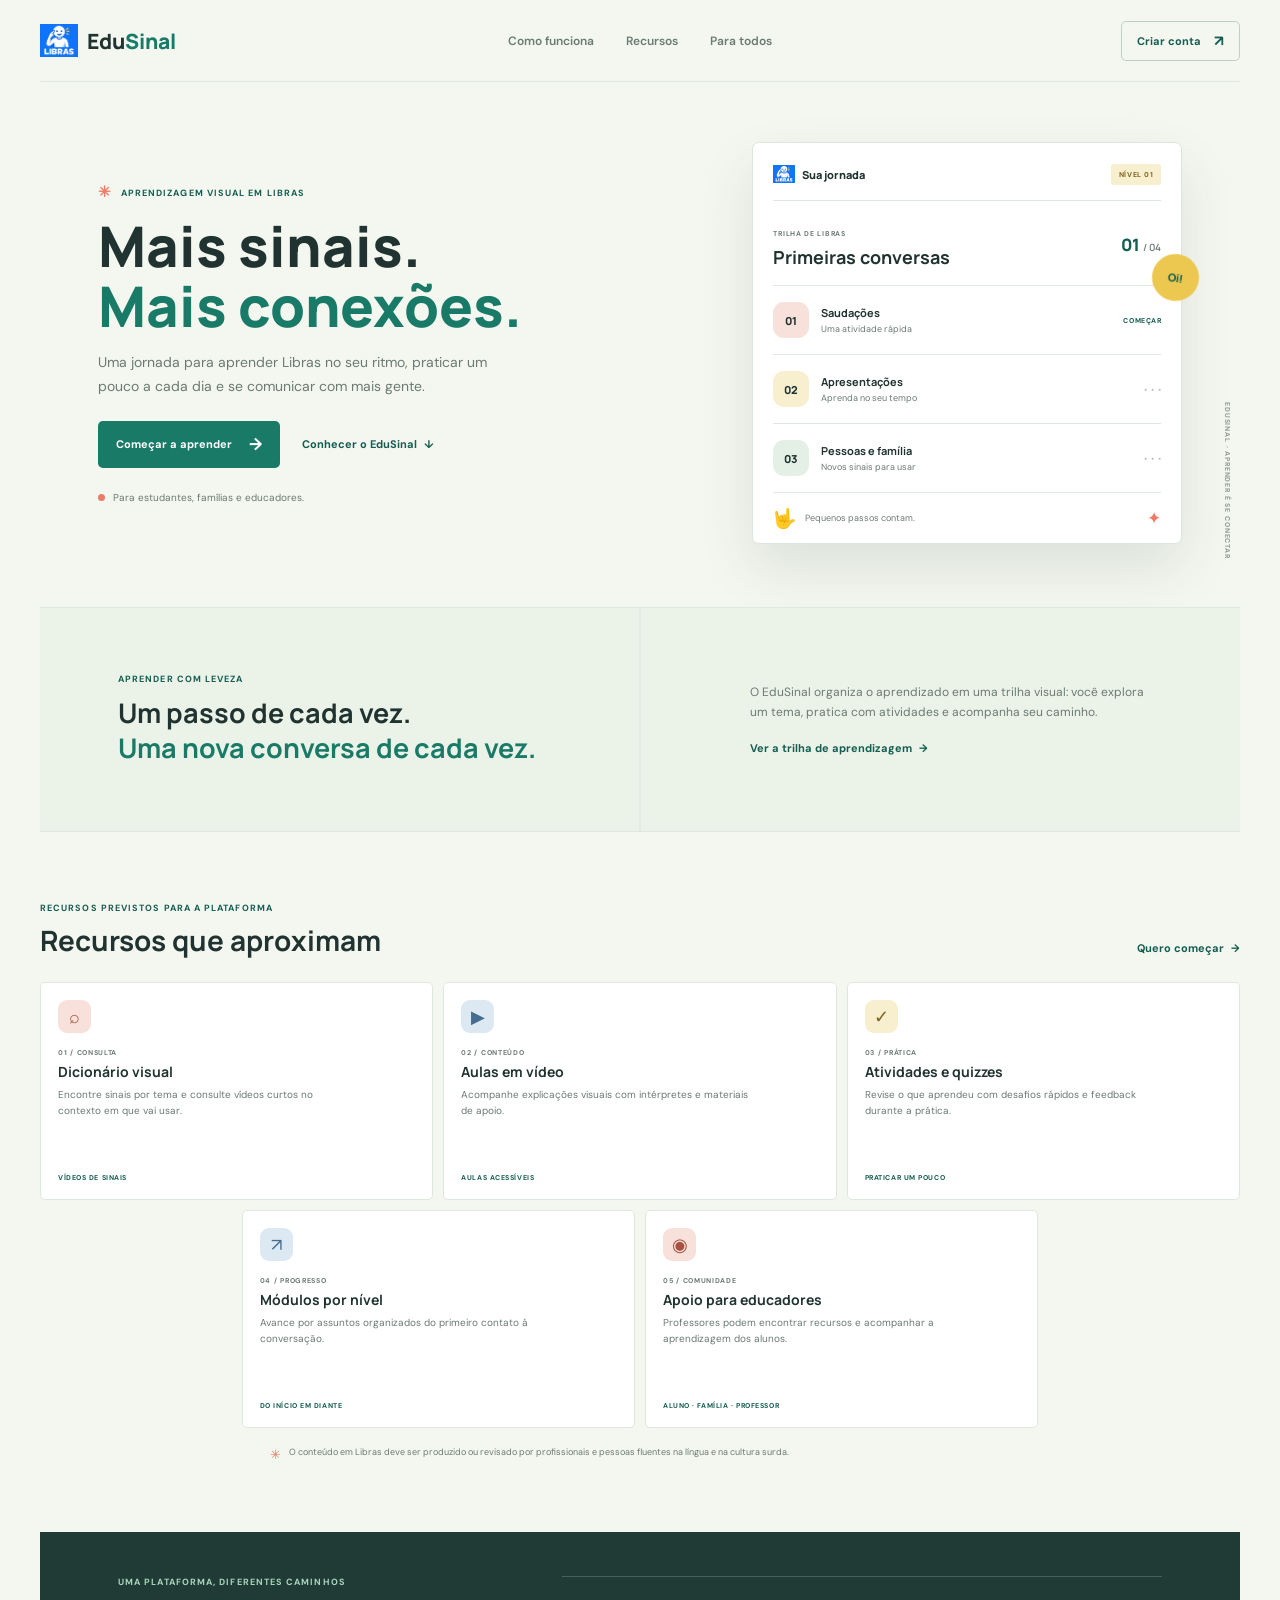
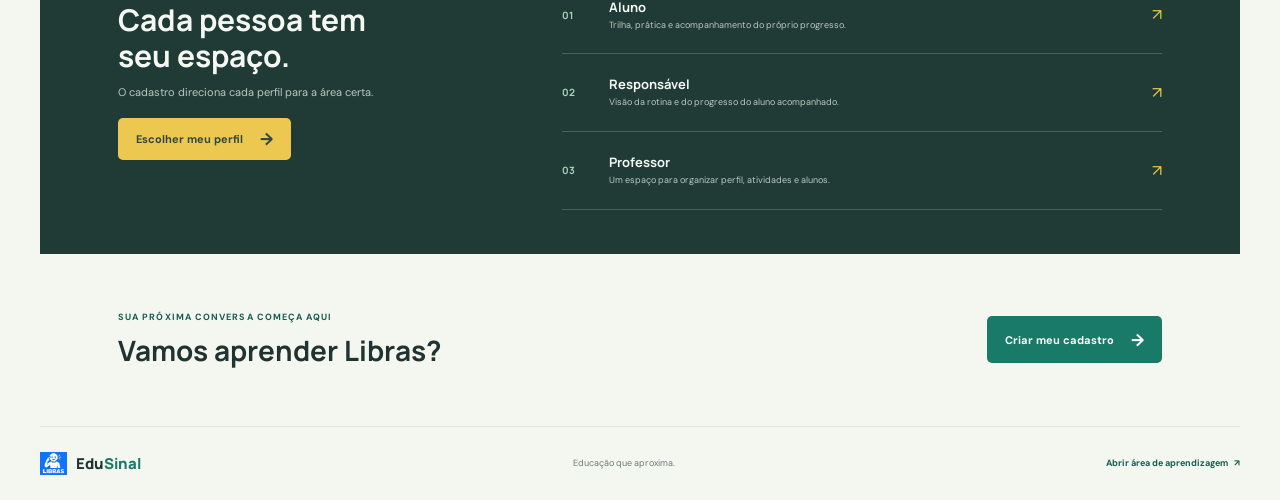
==== frontend/landing/index.html @ e441a035 "Organiza o EduSinal e atualiza o prototipo" ====
<!DOCTYPE html>
<html lang="pt-BR">
<head>
  <meta charset="UTF-8" />
  <meta name="viewport" content="width=device-width, initial-scale=1.0" />
  <meta name="theme-color" content="#f4f7f0" />
  <meta name="description" content="Aprenda Libras com uma trilha visual, atividades e apoio de professores no EduSinal." />
  <title>EduSinal | Aprenda Libras para se conectar</title>
  <link rel="preconnect" href="https://fonts.googleapis.com" />
  <link rel="preconnect" href="https://fonts.gstatic.com" crossorigin />
  <link href="https://fonts.googleapis.com/css2?family=DM+Sans:wght@400;500;600;700&family=Manrope:wght@600;700;800&display=swap" rel="stylesheet" />
  <link rel="stylesheet" href="landing.css" />
</head>
<body>
  <header class="site-header">
    <a class="brand" href="index.html" aria-label="EduSinal, início">
      <img src="../assets/images/Mascote%20Libras%20em%20Azul%20vibrante.png" alt="" />
      <span>Edu<span>Sinal</span></span>
    </a>
    <nav class="main-nav" aria-label="Navegação principal">
      <a href="#como-funciona">Como funciona</a>
      <a href="#recursos">Recursos</a>
      <a href="#para-todos">Para todos</a>
    </nav>
    <a class="header-cta" href="../app/prototipo/index.html?tela=cadastro">Criar conta <span aria-hidden="true">↗</span></a>
  </header>

  <main>
    <section class="hero" aria-labelledby="hero-title">
      <div class="hero-copy">
        <p class="eyebrow"><span class="eyebrow-mark" aria-hidden="true">✳</span> APRENDIZAGEM VISUAL EM LIBRAS</p>
        <h1 id="hero-title">Mais sinais.<br /><span>Mais conexões.</span></h1>
        <p class="hero-description">Uma jornada para aprender Libras no seu ritmo, praticar um pouco a cada dia e se comunicar com mais gente.</p>
        <div class="hero-actions">
          <a class="button button-primary" href="../app/prototipo/index.html?tela=home">Começar a aprender <span aria-hidden="true">→</span></a>
          <a class="quiet-link" href="#como-funciona">Conhecer o EduSinal <span aria-hidden="true">↓</span></a>
        </div>
        <p class="hero-note"><span class="note-dot"></span> Para estudantes, famílias e educadores.</p>
      </div>

      <div class="learning-preview" aria-label="Prévia visual da trilha de aprendizagem">
        <div class="preview-topline"><span class="preview-brand"><img src="../assets/images/Mascote%20Libras%20em%20Azul%20vibrante.png" alt="" /> Sua jornada</span><span class="preview-level">NÍVEL 01</span></div>
        <div class="preview-course"><div><span class="preview-overline">TRILHA DE LIBRAS</span><h2>Primeiras conversas</h2></div><span class="preview-progress">01 <span>/ 04</span></span></div>
        <div class="preview-path">
          <div class="preview-step is-current"><span class="step-marker marker-coral">01</span><div><strong>Saudações</strong><small>Uma atividade rápida</small></div><span class="step-state">COMEÇAR</span></div>
          <div class="preview-step"><span class="step-marker marker-yellow">02</span><div><strong>Apresentações</strong><small>Aprenda no seu tempo</small></div><span class="step-lock" aria-label="Etapa seguinte">· · ·</span></div>
          <div class="preview-step"><span class="step-marker marker-green">03</span><div><strong>Pessoas e família</strong><small>Novos sinais para usar</small></div><span class="step-lock" aria-label="Etapa seguinte">· · ·</span></div>
        </div>
        <div class="preview-footer"><span class="preview-hand" aria-hidden="true">🤟</span><span>Pequenos passos contam.</span><span class="preview-spark" aria-hidden="true">✦</span></div>
        <span class="preview-sticker" aria-hidden="true">Oi!</span>
      </div>
      <span class="hero-side-note" aria-hidden="true">EDUSINAL · APRENDER É SE CONECTAR</span>
    </section>

    <section class="approach" id="como-funciona" aria-labelledby="approach-title">
      <div class="approach-heading"><p class="eyebrow">APRENDER COM LEVEZA</p><h2 id="approach-title">Um passo de cada vez.<br /><span>Uma nova conversa de cada vez.</span></h2></div>
      <div class="approach-copy"><p>O EduSinal organiza o aprendizado em uma trilha visual: você explora um tema, pratica com atividades e acompanha seu caminho.</p><a class="text-link" href="../app/prototipo/index.html?tela=home">Ver a trilha de aprendizagem <span aria-hidden="true">→</span></a></div>
    </section>

    <section class="resources" id="recursos" aria-labelledby="resources-title">
      <div class="section-heading">
        <div><p class="eyebrow">RECURSOS PREVISTOS PARA A PLATAFORMA</p><h2 id="resources-title">Recursos que aproximam</h2></div>
        <a class="text-link" href="../app/prototipo/index.html?tela=home">Quero começar <span aria-hidden="true">→</span></a>
      </div>
      <div class="resource-grid">
        <article class="resource-item resource-dictionary">
          <span class="resource-mark" aria-hidden="true">⌕</span><span class="resource-index">01 / CONSULTA</span>
          <h3>Dicionário visual</h3><p>Encontre sinais por tema e consulte vídeos curtos no contexto em que vai usar.</p>
          <span class="resource-status">VÍDEOS DE SINAIS</span>
        </article>
        <article class="resource-item resource-classes">
          <span class="resource-mark" aria-hidden="true">▶</span><span class="resource-index">02 / CONTEÚDO</span>
          <h3>Aulas em vídeo</h3><p>Acompanhe explicações visuais com intérpretes e materiais de apoio.</p>
          <span class="resource-status">AULAS ACESSÍVEIS</span>
        </article>
        <article class="resource-item resource-activities">
          <span class="resource-mark" aria-hidden="true">✓</span><span class="resource-index">03 / PRÁTICA</span>
          <h3>Atividades e quizzes</h3><p>Revise o que aprendeu com desafios rápidos e feedback durante a prática.</p>
          <span class="resource-status">PRATICAR UM POUCO</span>
        </article>
        <article class="resource-item resource-levels">
          <span class="resource-mark" aria-hidden="true">↗</span><span class="resource-index">04 / PROGRESSO</span>
          <h3>Módulos por nível</h3><p>Avance por assuntos organizados do primeiro contato à conversação.</p>
          <span class="resource-status">DO INÍCIO EM DIANTE</span>
        </article>
        <article class="resource-item resource-teachers">
          <span class="resource-mark" aria-hidden="true">◉</span><span class="resource-index">05 / COMUNIDADE</span>
          <h3>Apoio para educadores</h3><p>Professores podem encontrar recursos e acompanhar a aprendizagem dos alunos.</p>
          <span class="resource-status">ALUNO · FAMÍLIA · PROFESSOR</span>
        </article>
      </div>
      <p class="resource-footnote"><span aria-hidden="true">✳</span> O conteúdo em Libras deve ser produzido ou revisado por profissionais e pessoas fluentes na língua e na cultura surda.</p>
    </section>

    <section class="roles" id="para-todos" aria-labelledby="roles-title">
      <div class="roles-intro"><p class="eyebrow">UMA PLATAFORMA, DIFERENTES CAMINHOS</p><h2 id="roles-title">Cada pessoa tem<br />seu espaço.</h2><p>O cadastro direciona cada perfil para a área certa.</p><a class="button button-light" href="../app/prototipo/index.html?tela=cadastro">Escolher meu perfil <span aria-hidden="true">→</span></a></div>
      <div class="role-list">
        <div class="role-row"><span class="role-number">01</span><div><h3>Aluno</h3><p>Trilha, prática e acompanhamento do próprio progresso.</p></div><span class="role-arrow" aria-hidden="true">↗</span></div>
        <div class="role-row"><span class="role-number">02</span><div><h3>Responsável</h3><p>Visão da rotina e do progresso do aluno acompanhado.</p></div><span class="role-arrow" aria-hidden="true">↗</span></div>
        <div class="role-row"><span class="role-number">03</span><div><h3>Professor</h3><p>Um espaço para organizar perfil, atividades e alunos.</p></div><span class="role-arrow" aria-hidden="true">↗</span></div>
      </div>
    </section>

    <section class="closing-cta" aria-labelledby="closing-title">
      <div><p class="eyebrow">SUA PRÓXIMA CONVERSA COMEÇA AQUI</p><h2 id="closing-title">Vamos aprender Libras?</h2></div>
      <a class="button button-primary" href="../app/prototipo/index.html?tela=cadastro">Criar meu cadastro <span aria-hidden="true">→</span></a>
    </section>
  </main>

  <footer class="site-footer"><a class="brand footer-brand" href="index.html"><img src="../assets/images/Mascote%20Libras%20em%20Azul%20vibrante.png" alt="" /><span>Edu<span>Sinal</span></span></a><span>Educação que aproxima.</span><a href="../app/prototipo/index.html">Abrir área de aprendizagem <span aria-hidden="true">↗</span></a></footer>
</body>
</html>
---- frontend/landing/landing.css ----
:root {
  --ink: #203331;
  --muted: #6b7a74;
  --paper: #f4f7f0;
  --white: #fff;
  --line: #dfe8de;
  --green: #187a67;
  --green-dark: #145d51;
  --green-light: #e4f0e6;
  --coral: #ed7b66;
  --coral-light: #f8e1da;
  --yellow: #ecc850;
  --yellow-light: #f8efce;
  --blue-light: #dce9f2;
}

* {
  box-sizing: border-box;
}

html {
  scroll-behavior: smooth;
}

body {
  min-width: 320px;
  margin: 0;
  background: var(--paper);
  color: var(--ink);
  font-family: "DM Sans", sans-serif;
  -webkit-font-smoothing: antialiased;
}

a {
  color: inherit;
  text-decoration: none;
}

button,
a {
  -webkit-tap-highlight-color: transparent;
}

a:focus-visible {
  outline: 3px solid var(--coral);
  outline-offset: 4px;
}

.site-header,
.site-footer {
  width: min(1200px, calc(100% - 64px));
  margin: 0 auto;
}

.site-header {
  min-height: 82px;
  display: grid;
  grid-template-columns: 1fr auto 1fr;
  align-items: center;
  border-bottom: 1px solid var(--line);
}

.brand {
  display: inline-flex;
  width: fit-content;
  align-items: center;
  gap: 9px;
  font-family: "Manrope", sans-serif;
  font-size: 21px;
  font-weight: 800;
}

.brand img {
  width: 38px;
  height: 38px;
  object-fit: contain;
}

.brand > span > span,
.footer-brand > span > span {
  color: var(--green);
}

.main-nav {
  display: flex;
  align-items: center;
  gap: 32px;
}

.main-nav a {
  color: var(--muted);
  font-size: 12px;
  font-weight: 600;
  transition: color 150ms ease;
}

.main-nav a:hover {
  color: var(--green-dark);
}

.header-cta {
  min-height: 40px;
  justify-self: end;
  display: inline-flex;
  align-items: center;
  gap: 13px;
  padding: 0 15px;
  border: 1px solid #bdd0c4;
  border-radius: 5px;
  color: var(--green-dark);
  font-size: 11px;
  font-weight: 700;
  transition: background-color 150ms ease, border-color 150ms ease;
}

.header-cta:hover {
  border-color: var(--green);
  background: var(--green-light);
}

.header-cta span {
  font-size: 15px;
}

main {
  width: min(1200px, calc(100% - 64px));
  margin: 0 auto;
}

.hero {
  position: relative;
  min-height: 525px;
  display: grid;
  grid-template-columns: minmax(0, 1fr) minmax(360px, 0.9fr);
  align-items: center;
  gap: 50px;
  padding: 54px 4.8% 57px;
  overflow: hidden;
}

.hero-copy {
  position: relative;
  z-index: 1;
  max-width: 540px;
  animation: rise-in 540ms ease-out both;
}

.eyebrow {
  margin: 0 0 14px;
  color: var(--green-dark);
  font-size: 9px;
  font-weight: 700;
  letter-spacing: 0.12em;
}

.eyebrow-mark {
  margin-right: 6px;
  color: var(--coral);
  font-size: 15px;
  vertical-align: -1px;
}

.hero h1 {
  margin: 0 0 16px;
  font-family: "Manrope", sans-serif;
  font-size: 56px;
  line-height: 1.06;
  font-weight: 800;
}

.hero h1 span {
  color: var(--green);
}

.hero-description {
  max-width: 430px;
  margin: 0 0 22px;
  color: var(--muted);
  font-size: 14px;
  line-height: 1.7;
}

.hero-actions {
  display: flex;
  flex-wrap: wrap;
  align-items: center;
  gap: 22px;
}

.button {
  min-height: 47px;
  display: inline-flex;
  align-items: center;
  justify-content: center;
  gap: 17px;
  padding: 0 17px;
  border: 1px solid transparent;
  border-radius: 5px;
  font-size: 11px;
  font-weight: 700;
  transition: transform 150ms ease, background-color 150ms ease;
}

.button:hover {
  transform: translateY(-2px);
}

.button-primary {
  background: var(--green);
  color: var(--white);
}

.button-primary:hover {
  background: var(--green-dark);
}

.button span {
  font-size: 17px;
}

.quiet-link,
.text-link {
  color: var(--green-dark);
  font-size: 11px;
  font-weight: 700;
}

.quiet-link span,
.text-link span {
  margin-left: 4px;
}

.quiet-link:hover,
.text-link:hover {
  text-decoration: underline;
  text-underline-offset: 4px;
}

.hero-note {
  display: flex;
  align-items: center;
  gap: 8px;
  margin: 23px 0 0;
  color: var(--muted);
  font-size: 10px;
}

.note-dot {
  width: 7px;
  height: 7px;
  border-radius: 50%;
  background: var(--coral);
}

.learning-preview {
  position: relative;
  width: min(100%, 430px);
  justify-self: end;
  padding: 20px 20px 0;
  border: 1px solid #dce6dc;
  border-radius: 7px;
  background: var(--white);
  box-shadow: 0 24px 55px rgba(29, 59, 48, 0.11);
  transform: rotate(1.2deg);
  animation: rise-in 620ms 90ms ease-out both;
}

.preview-topline,
.preview-brand,
.preview-course,
.preview-step,
.preview-footer {
  display: flex;
  align-items: center;
}

.preview-topline {
  justify-content: space-between;
  padding-bottom: 15px;
  border-bottom: 1px solid var(--line);
}

.preview-brand {
  gap: 7px;
  font-family: "Manrope", sans-serif;
  font-size: 11px;
  font-weight: 800;
}

.preview-brand img {
  width: 22px;
  height: 22px;
  object-fit: contain;
}

.preview-level {
  padding: 6px 8px;
  border-radius: 3px;
  background: var(--yellow-light);
  color: #796321;
  font-size: 7px;
  font-weight: 700;
  letter-spacing: 0.08em;
}

.preview-course {
  justify-content: space-between;
  padding: 19px 0 16px;
}

.preview-overline {
  color: var(--muted);
  font-size: 7px;
  font-weight: 700;
  letter-spacing: 0.1em;
}

.preview-course h2 {
  margin: 4px 0 0;
  font-family: "Manrope", sans-serif;
  font-size: 18px;
}

.preview-progress {
  color: var(--green-dark);
  font-family: "Manrope", sans-serif;
  font-size: 17px;
  font-weight: 800;
}

.preview-progress span {
  color: var(--muted);
  font-size: 10px;
  font-weight: 600;
}

.preview-path {
  border-top: 1px solid var(--line);
}

.preview-step {
  min-height: 69px;
  gap: 12px;
  border-bottom: 1px solid var(--line);
}

.step-marker {
  width: 36px;
  height: 36px;
  flex: 0 0 auto;
  display: grid;
  place-items: center;
  border-radius: 11px;
  font-family: "Manrope", sans-serif;
  font-size: 11px;
  font-weight: 800;
}

.marker-coral {
  background: var(--coral-light);
}

.marker-yellow {
  background: var(--yellow-light);
}

.marker-green {
  background: var(--green-light);
}

.preview-step > div {
  min-width: 0;
  display: grid;
  gap: 3px;
}

.preview-step strong {
  font-family: "Manrope", sans-serif;
  font-size: 11px;
}

.preview-step small {
  color: var(--muted);
  font-size: 9px;
}

.step-state {
  margin-left: auto;
  color: var(--green-dark);
  font-size: 7px;
  font-weight: 700;
  letter-spacing: 0.08em;
}

.step-lock {
  margin-left: auto;
  color: #b5c0b7;
  font-size: 13px;
  font-weight: 700;
  letter-spacing: 0.04em;
}

.preview-footer {
  min-height: 50px;
  gap: 8px;
  color: var(--muted);
  font-size: 9px;
}

.preview-hand {
  font-size: 19px;
}

.preview-spark {
  margin-left: auto;
  color: var(--coral);
  font-size: 17px;
}

.preview-sticker {
  position: absolute;
  top: 111px;
  right: -18px;
  width: 47px;
  height: 47px;
  display: grid;
  place-items: center;
  border-radius: 50%;
  background: var(--yellow);
  color: var(--green-dark);
  font-family: "Manrope", sans-serif;
  font-size: 11px;
  font-weight: 800;
  transform: rotate(8deg);
}

.hero-side-note {
  position: absolute;
  right: 8px;
  bottom: 48px;
  color: #8d9b92;
  font-size: 7px;
  font-weight: 700;
  letter-spacing: 0.12em;
  writing-mode: vertical-rl;
}

.approach {
  min-height: 225px;
  display: grid;
  grid-template-columns: 1fr 0.72fr;
  align-items: center;
  gap: 60px;
  padding: 42px 6.5%;
  border-top: 1px solid var(--line);
  border-bottom: 1px solid var(--line);
  background-color: #ebf2e8;
  background-image: linear-gradient(90deg, transparent 0, transparent 49.9%, rgba(24, 122, 103, 0.08) 50%, transparent 50.1%);
}

.approach .eyebrow {
  margin-bottom: 11px;
}

.approach h2 {
  margin: 0;
  font-family: "Manrope", sans-serif;
  font-size: 27px;
  line-height: 1.28;
}

.approach h2 span {
  color: var(--green);
}

.approach-copy {
  max-width: 400px;
}

.approach-copy p {
  margin: 0 0 14px;
  color: var(--muted);
  font-size: 12px;
  line-height: 1.7;
}

.resources {
  padding: 70px 0 66px;
}

.section-heading {
  display: flex;
  align-items: end;
  justify-content: space-between;
  gap: 20px;
  margin-bottom: 23px;
}

.section-heading .eyebrow {
  margin-bottom: 7px;
}

.section-heading h2 {
  margin: 0;
  font-family: "Manrope", sans-serif;
  font-size: 28px;
}

.section-heading > .text-link {
  margin-bottom: 4px;
  white-space: nowrap;
}

.resource-grid {
  display: grid;
  grid-template-columns: repeat(6, minmax(0, 1fr));
  gap: 10px;
}

.resource-item {
  min-height: 218px;
  grid-column: span 2;
  display: flex;
  flex-direction: column;
  align-items: flex-start;
  padding: 17px;
  border: 1px solid var(--line);
  border-radius: 5px;
  background: var(--white);
  transition: transform 170ms ease, border-color 170ms ease;
}

.resource-item:hover {
  transform: translateY(-3px);
  border-color: #a9c5b1;
}

.resource-item:nth-child(4) {
  grid-column: 2 / span 2;
}

.resource-item:nth-child(5) {
  grid-column: 4 / span 2;
}

.resource-mark {
  width: 33px;
  height: 33px;
  display: grid;
  place-items: center;
  margin-bottom: 15px;
  border-radius: 9px;
  background: var(--green-light);
  color: var(--green-dark);
  font-size: 18px;
}

.resource-dictionary .resource-mark,
.resource-teachers .resource-mark {
  background: var(--coral-light);
  color: #a95140;
}

.resource-classes .resource-mark,
.resource-levels .resource-mark {
  background: var(--blue-light);
  color: #456d90;
}

.resource-activities .resource-mark {
  background: var(--yellow-light);
  color: #796321;
}

.resource-index {
  color: var(--muted);
  font-size: 7px;
  font-weight: 700;
  letter-spacing: 0.1em;
}

.resource-item h3 {
  margin: 5px 0 6px;
  font-family: "Manrope", sans-serif;
  font-size: 14px;
}

.resource-item p {
  max-width: 290px;
  margin: 0 0 13px;
  color: var(--muted);
  font-size: 10px;
  line-height: 1.6;
}

.resource-status {
  margin-top: auto;
  padding-top: 8px;
  color: var(--green-dark);
  font-size: 7px;
  font-weight: 700;
  letter-spacing: 0.08em;
}

.resource-footnote {
  display: flex;
  align-items: flex-start;
  gap: 8px;
  max-width: 740px;
  margin: 17px auto 0;
  color: var(--muted);
  font-size: 9px;
  line-height: 1.6;
  text-align: center;
}

.resource-footnote span {
  flex: 0 0 auto;
  color: var(--coral);
  font-size: 13px;
}

.roles {
  display: grid;
  grid-template-columns: minmax(250px, 0.78fr) minmax(0, 1.22fr);
  gap: 60px;
  padding: 44px 6.5%;
  background: #203b36;
  color: #f5f8f3;
}

.roles .eyebrow {
  color: #a9d5bd;
}

.roles-intro h2 {
  margin: 0 0 10px;
  font-family: "Manrope", sans-serif;
  font-size: 30px;
  line-height: 1.2;
}

.roles-intro > p:not(.eyebrow) {
  max-width: 290px;
  margin: 0 0 17px;
  color: #b9c9c0;
  font-size: 11px;
  line-height: 1.6;
}

.button-light {
  min-height: 42px;
  background: var(--yellow);
  color: #30483e;
}

.button-light:hover {
  background: #f4d979;
}

.role-list {
  align-self: center;
}

.role-row {
  min-height: 78px;
  display: grid;
  grid-template-columns: 35px minmax(0, 1fr) 20px;
  align-items: center;
  gap: 12px;
  border-bottom: 1px solid rgba(245, 248, 243, 0.19);
}

.role-row:first-child {
  border-top: 1px solid rgba(245, 248, 243, 0.19);
}

.role-number {
  color: #a9d5bd;
  font-family: "Manrope", sans-serif;
  font-size: 10px;
  font-weight: 700;
}

.role-row h3 {
  margin: 0 0 3px;
  font-family: "Manrope", sans-serif;
  font-size: 13px;
}

.role-row p {
  margin: 0;
  color: #b9c9c0;
  font-size: 9px;
  line-height: 1.5;
}

.role-arrow {
  justify-self: end;
  color: var(--yellow);
  font-size: 16px;
}

.closing-cta {
  min-height: 173px;
  display: flex;
  align-items: center;
  justify-content: space-between;
  gap: 25px;
  padding: 35px 6.5%;
  border-bottom: 1px solid var(--line);
}

.closing-cta .eyebrow {
  margin-bottom: 8px;
}

.closing-cta h2 {
  margin: 0;
  font-family: "Manrope", sans-serif;
  font-size: 28px;
}

.site-footer {
  min-height: 73px;
  display: flex;
  align-items: center;
  justify-content: space-between;
  gap: 18px;
  color: var(--muted);
  font-size: 9px;
}

.footer-brand {
  color: var(--ink);
  font-size: 15px;
}

.footer-brand img {
  width: 27px;
  height: 27px;
}

.site-footer > a:last-child {
  color: var(--green-dark);
  font-weight: 700;
}

.site-footer > a:last-child span {
  margin-left: 4px;
}

@keyframes rise-in {
  from {
    opacity: 0;
    transform: translateY(13px);
  }
  to {
    opacity: 1;
    transform: translateY(0);
  }
}

@media (max-width: 900px) {
  .site-header,
  .site-footer,
  main {
    width: min(100% - 42px, 760px);
  }

  .main-nav {
    gap: 18px;
  }

  .hero {
    min-height: 470px;
    grid-template-columns: minmax(0, 1fr) minmax(300px, 0.85fr);
    gap: 27px;
    padding-right: 2%;
    padding-left: 2%;
  }

  .hero h1 {
    font-size: 46px;
  }

  .learning-preview {
    padding-right: 15px;
    padding-left: 15px;
  }

  .approach,
  .roles {
    gap: 35px;
    padding-right: 4%;
    padding-left: 4%;
  }
}

@media (max-width: 680px) {
  .site-header,
  .site-footer,
  main {
    width: calc(100% - 32px);
  }

  .site-header {
    min-height: 69px;
    grid-template-columns: 1fr auto;
    row-gap: 0;
  }

  .brand {
    font-size: 18px;
  }

  .brand img {
    width: 32px;
    height: 32px;
  }

  .header-cta {
    min-height: 36px;
    grid-row: 1;
    grid-column: 2;
    padding: 0 11px;
    font-size: 10px;
  }

  .main-nav {
    grid-row: 2;
    grid-column: 1 / -1;
    justify-content: space-between;
    gap: 13px;
    padding: 0 0 12px;
  }

  .main-nav a {
    font-size: 10px;
  }

  .hero {
    min-height: 0;
    grid-template-columns: 1fr;
    gap: 28px;
    padding: 43px 5px 42px;
  }

  .hero h1 {
    font-size: 42px;
  }

  .hero-description {
    max-width: 440px;
    font-size: 12px;
  }

  .hero-actions {
    gap: 16px;
  }

  .learning-preview {
    width: min(100% - 12px, 430px);
    justify-self: center;
    transform: none;
  }

  .hero-side-note {
    display: none;
  }

  .approach {
    min-height: 0;
    grid-template-columns: 1fr;
    gap: 16px;
    padding: 30px 19px;
    background-image: none;
  }

  .approach h2 {
    font-size: 23px;
  }

  .approach-copy p {
    font-size: 11px;
  }

  .resources {
    padding: 48px 0;
  }

  .section-heading {
    align-items: flex-start;
    flex-direction: column;
    gap: 12px;
  }

  .section-heading h2 {
    font-size: 23px;
  }

  .resource-grid {
    grid-template-columns: repeat(2, minmax(0, 1fr));
  }

  .resource-item,
  .resource-item:nth-child(4),
  .resource-item:nth-child(5) {
    min-height: 205px;
    grid-column: auto;
    padding: 13px;
  }

  .resource-item h3 {
    font-size: 12px;
  }

  .resource-item p {
    font-size: 9px;
  }

  .resource-status {
    font-size: 6px;
    line-height: 1.5;
  }

  .resource-footnote {
    text-align: left;
  }

  .roles {
    grid-template-columns: 1fr;
    gap: 24px;
    padding: 32px 19px;
  }

  .roles-intro h2 {
    font-size: 27px;
  }

  .closing-cta {
    min-height: 0;
    align-items: flex-start;
    flex-direction: column;
    padding: 32px 4px;
  }

  .closing-cta h2 {
    font-size: 23px;
  }

  .site-footer {
    min-height: 67px;
    flex-wrap: wrap;
    justify-content: space-between;
    gap: 8px 15px;
    padding: 12px 0;
  }
}

@media (max-width: 380px) {
  .hero h1 {
    font-size: 38px;
  }

  .hero-actions {
    align-items: flex-start;
    flex-direction: column;
    gap: 13px;
  }

  .preview-course h2 {
    font-size: 16px;
  }

  .resource-grid {
    grid-template-columns: 1fr;
  }

  .resource-item,
  .resource-item:nth-child(4),
  .resource-item:nth-child(5) {
    min-height: 180px;
  }

  .site-footer > span {
    order: 3;
    width: 100%;
  }
}

@media (prefers-reduced-motion: reduce) {
  *,
  *::before,
  *::after {
    scroll-behavior: auto !important;
    animation-duration: 0.01ms !important;
    animation-iteration-count: 1 !important;
    transition-duration: 0.01ms !important;
  }
}
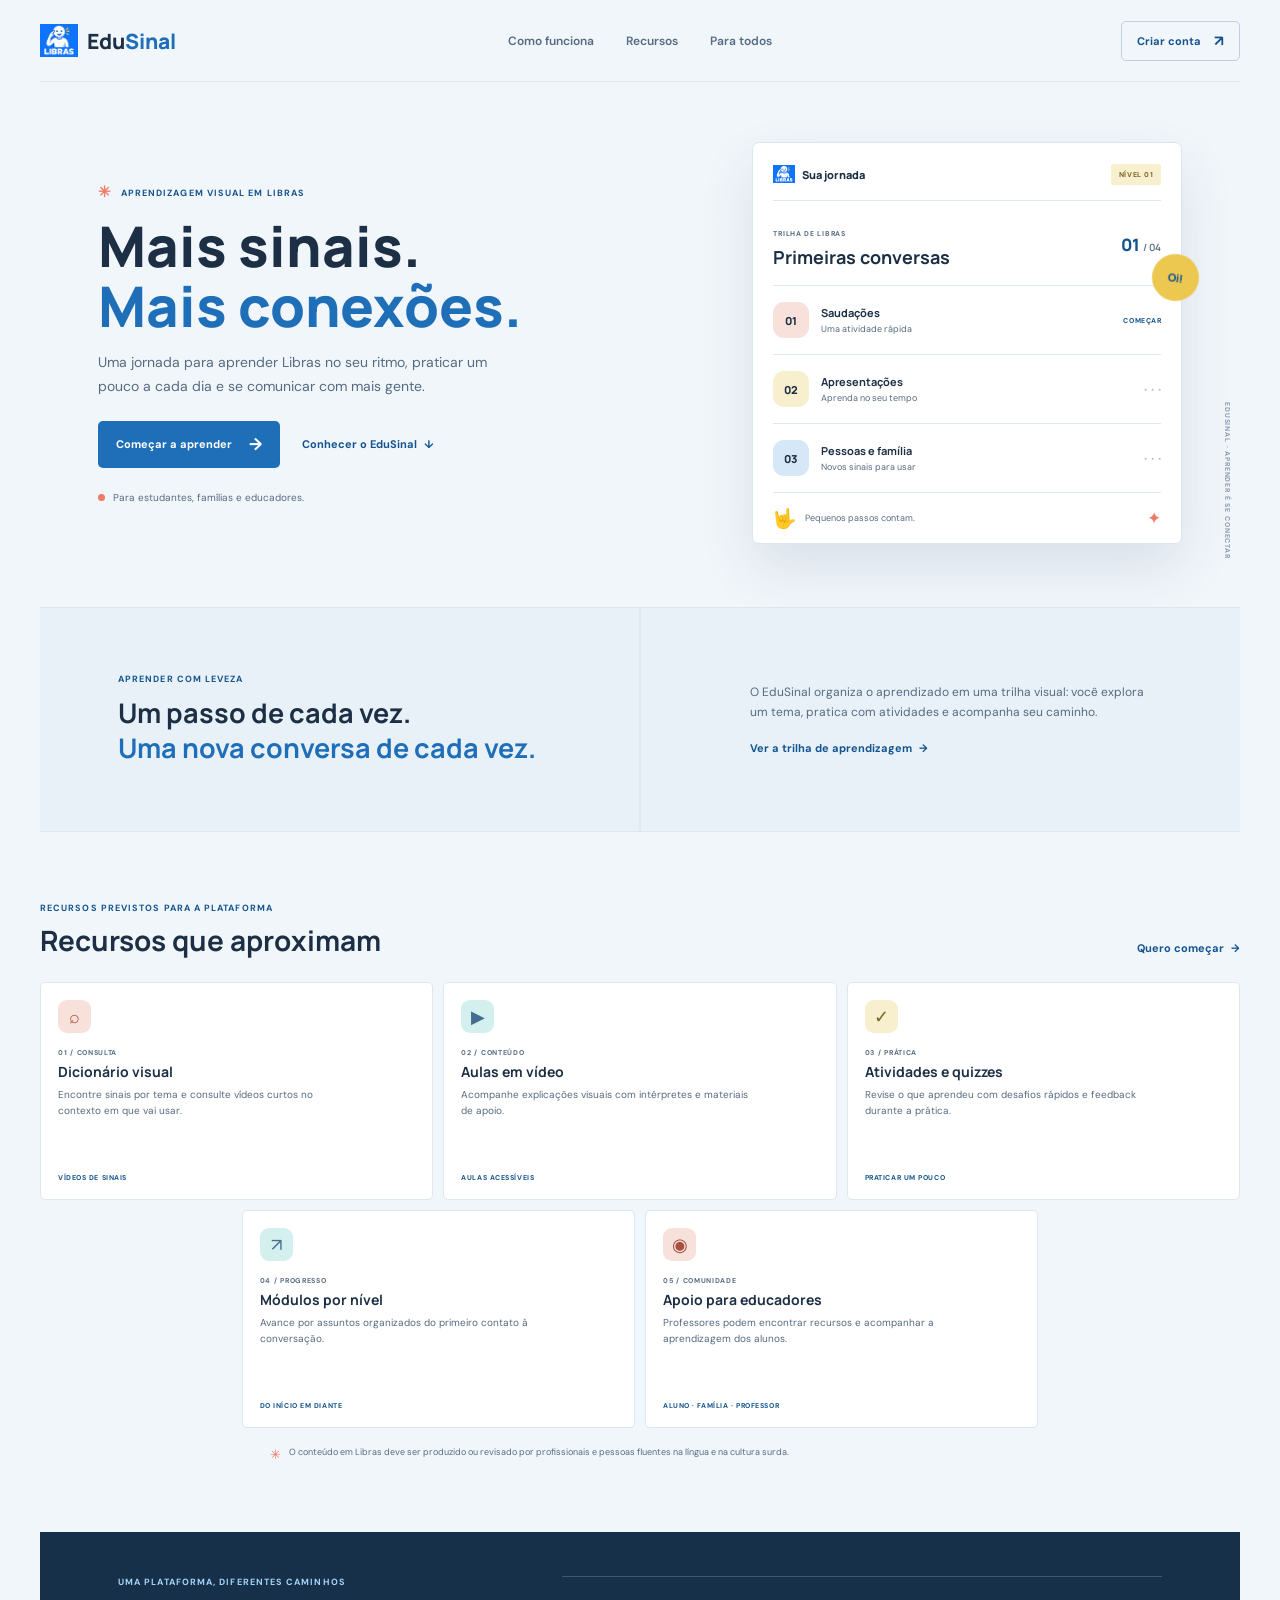
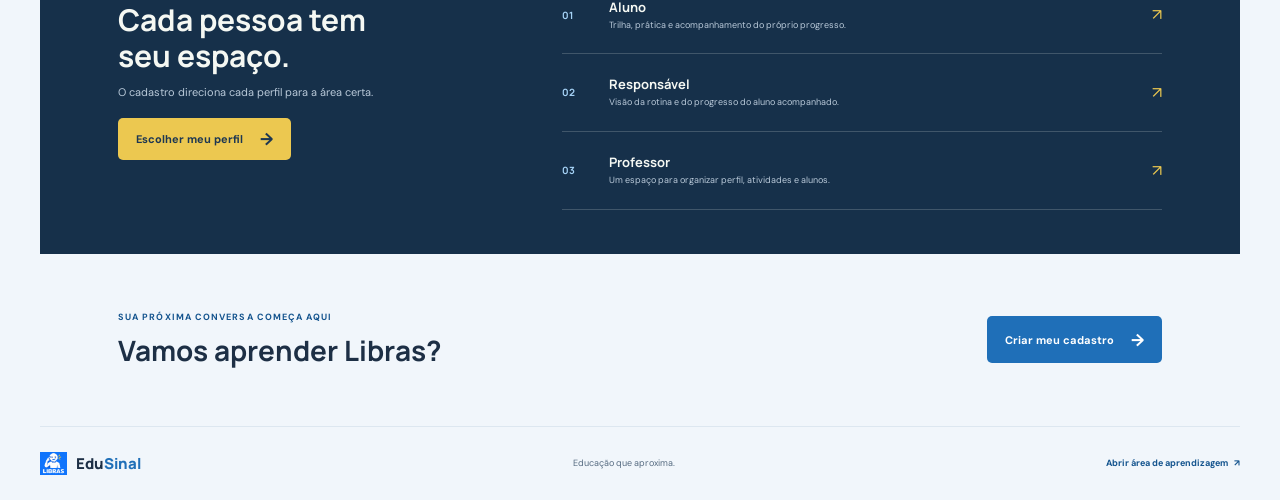
==== commit 26a4863f: "Árvore com 5 galhos e prova final, e nova paleta azul e turquesa A árvore agora tem 5 galhos em volt" ====
--- a/frontend/landing/index.html
+++ b/frontend/landing/index.html
@@ -3,13 +3,13 @@
 <head>
   <meta charset="UTF-8" />
   <meta name="viewport" content="width=device-width, initial-scale=1.0" />
-  <meta name="theme-color" content="#f4f7f0" />
+  <meta name="theme-color" content="#f1f6fb" />
   <meta name="description" content="Aprenda Libras com uma trilha visual, atividades e apoio de professores no EduSinal." />
   <title>EduSinal | Aprenda Libras para se conectar</title>
   <link rel="preconnect" href="https://fonts.googleapis.com" />
   <link rel="preconnect" href="https://fonts.gstatic.com" crossorigin />
   <link href="https://fonts.googleapis.com/css2?family=DM+Sans:wght@400;500;600;700&family=Manrope:wght@600;700;800&display=swap" rel="stylesheet" />
-  <link rel="stylesheet" href="landing.css" />
+  <link rel="stylesheet" href="landing.css?v=2" />
 </head>
 <body>
   <header class="site-header">
--- a/frontend/landing/landing.css
+++ b/frontend/landing/landing.css
@@ -1,17 +1,17 @@
 :root {
-  --ink: #203331;
-  --muted: #6b7a74;
-  --paper: #f4f7f0;
+  --ink: #1d2f45;
+  --muted: #566b81;
+  --paper: #f1f6fb;
   --white: #fff;
-  --line: #dfe8de;
-  --green: #187a67;
-  --green-dark: #145d51;
-  --green-light: #e4f0e6;
+  --line: #dde7f0;
+  --primary: #1f6fb8;
+  --primary-dark: #14548e;
+  --primary-light: #d6e7f7;
   --coral: #ed7b66;
   --coral-light: #f8e1da;
   --yellow: #ecc850;
   --yellow-light: #f8efce;
-  --blue-light: #dce9f2;
+  --accent-light: #d3f0ee;
 }
 
 * {
@@ -78,7 +78,7 @@
 
 .brand > span > span,
 .footer-brand > span > span {
-  color: var(--green);
+  color: var(--primary);
 }
 
 .main-nav {
@@ -95,7 +95,7 @@
 }
 
 .main-nav a:hover {
-  color: var(--green-dark);
+  color: var(--primary-dark);
 }
 
 .header-cta {
@@ -105,17 +105,17 @@
   align-items: center;
   gap: 13px;
   padding: 0 15px;
-  border: 1px solid #bdd0c4;
+  border: 1px solid #bcd0e4;
   border-radius: 5px;
-  color: var(--green-dark);
+  color: var(--primary-dark);
   font-size: 11px;
   font-weight: 700;
   transition: background-color 150ms ease, border-color 150ms ease;
 }
 
 .header-cta:hover {
-  border-color: var(--green);
-  background: var(--green-light);
+  border-color: var(--primary);
+  background: var(--primary-light);
 }
 
 .header-cta span {
@@ -147,7 +147,7 @@
 
 .eyebrow {
   margin: 0 0 14px;
-  color: var(--green-dark);
+  color: var(--primary-dark);
   font-size: 9px;
   font-weight: 700;
   letter-spacing: 0.12em;
@@ -169,7 +169,7 @@
 }
 
 .hero h1 span {
-  color: var(--green);
+  color: var(--primary);
 }
 
 .hero-description {
@@ -206,12 +206,12 @@
 }
 
 .button-primary {
-  background: var(--green);
+  background: var(--primary);
   color: var(--white);
 }
 
 .button-primary:hover {
-  background: var(--green-dark);
+  background: var(--primary-dark);
 }
 
 .button span {
@@ -220,7 +220,7 @@
 
 .quiet-link,
 .text-link {
-  color: var(--green-dark);
+  color: var(--primary-dark);
   font-size: 11px;
   font-weight: 700;
 }
@@ -257,10 +257,10 @@
   width: min(100%, 430px);
   justify-self: end;
   padding: 20px 20px 0;
-  border: 1px solid #dce6dc;
+  border: 1px solid #dbe5ef;
   border-radius: 7px;
   background: var(--white);
-  box-shadow: 0 24px 55px rgba(29, 59, 48, 0.11);
+  box-shadow: 0 24px 55px rgba(24, 52, 86, 0.11);
   transform: rotate(1.2deg);
   animation: rise-in 620ms 90ms ease-out both;
 }
@@ -322,7 +322,7 @@
 }
 
 .preview-progress {
-  color: var(--green-dark);
+  color: var(--primary-dark);
   font-family: "Manrope", sans-serif;
   font-size: 17px;
   font-weight: 800;
@@ -365,7 +365,7 @@
 }
 
 .marker-green {
-  background: var(--green-light);
+  background: var(--primary-light);
 }
 
 .preview-step > div {
@@ -386,7 +386,7 @@
 
 .step-state {
   margin-left: auto;
-  color: var(--green-dark);
+  color: var(--primary-dark);
   font-size: 7px;
   font-weight: 700;
   letter-spacing: 0.08em;
@@ -394,7 +394,7 @@
 
 .step-lock {
   margin-left: auto;
-  color: #b5c0b7;
+  color: #b3c0cf;
   font-size: 13px;
   font-weight: 700;
   letter-spacing: 0.04em;
@@ -427,7 +427,7 @@
   place-items: center;
   border-radius: 50%;
   background: var(--yellow);
-  color: var(--green-dark);
+  color: var(--primary-dark);
   font-family: "Manrope", sans-serif;
   font-size: 11px;
   font-weight: 800;
@@ -438,7 +438,7 @@
   position: absolute;
   right: 8px;
   bottom: 48px;
-  color: #8d9b92;
+  color: #8a9bb0;
   font-size: 7px;
   font-weight: 700;
   letter-spacing: 0.12em;
@@ -454,8 +454,8 @@
   padding: 42px 6.5%;
   border-top: 1px solid var(--line);
   border-bottom: 1px solid var(--line);
-  background-color: #ebf2e8;
-  background-image: linear-gradient(90deg, transparent 0, transparent 49.9%, rgba(24, 122, 103, 0.08) 50%, transparent 50.1%);
+  background-color: #e8f0f8;
+  background-image: linear-gradient(90deg, transparent 0, transparent 49.9%, rgba(31, 111, 184, 0.08) 50%, transparent 50.1%);
 }
 
 .approach .eyebrow {
@@ -470,7 +470,7 @@
 }
 
 .approach h2 span {
-  color: var(--green);
+  color: var(--primary);
 }
 
 .approach-copy {
@@ -532,7 +532,7 @@
 
 .resource-item:hover {
   transform: translateY(-3px);
-  border-color: #a9c5b1;
+  border-color: #a9bfd8;
 }
 
 .resource-item:nth-child(4) {
@@ -550,8 +550,8 @@
   place-items: center;
   margin-bottom: 15px;
   border-radius: 9px;
-  background: var(--green-light);
-  color: var(--green-dark);
+  background: var(--primary-light);
+  color: var(--primary-dark);
   font-size: 18px;
 }
 
@@ -563,7 +563,7 @@
 
 .resource-classes .resource-mark,
 .resource-levels .resource-mark {
-  background: var(--blue-light);
+  background: var(--accent-light);
   color: #456d90;
 }
 
@@ -596,7 +596,7 @@
 .resource-status {
   margin-top: auto;
   padding-top: 8px;
-  color: var(--green-dark);
+  color: var(--primary-dark);
   font-size: 7px;
   font-weight: 700;
   letter-spacing: 0.08em;
@@ -625,12 +625,12 @@
   grid-template-columns: minmax(250px, 0.78fr) minmax(0, 1.22fr);
   gap: 60px;
   padding: 44px 6.5%;
-  background: #203b36;
+  background: #16304a;
   color: #f5f8f3;
 }
 
 .roles .eyebrow {
-  color: #a9d5bd;
+  color: #a6d3f7;
 }
 
 .roles-intro h2 {
@@ -643,7 +643,7 @@
 .roles-intro > p:not(.eyebrow) {
   max-width: 290px;
   margin: 0 0 17px;
-  color: #b9c9c0;
+  color: #b9c9d9;
   font-size: 11px;
   line-height: 1.6;
 }
@@ -651,7 +651,7 @@
 .button-light {
   min-height: 42px;
   background: var(--yellow);
-  color: #30483e;
+  color: #1d3752;
 }
 
 .button-light:hover {
@@ -676,7 +676,7 @@
 }
 
 .role-number {
-  color: #a9d5bd;
+  color: #a6d3f7;
   font-family: "Manrope", sans-serif;
   font-size: 10px;
   font-weight: 700;
@@ -690,7 +690,7 @@
 
 .role-row p {
   margin: 0;
-  color: #b9c9c0;
+  color: #b9c9d9;
   font-size: 9px;
   line-height: 1.5;
 }
@@ -742,7 +742,7 @@
 }
 
 .site-footer > a:last-child {
-  color: var(--green-dark);
+  color: var(--primary-dark);
   font-weight: 700;
 }
 
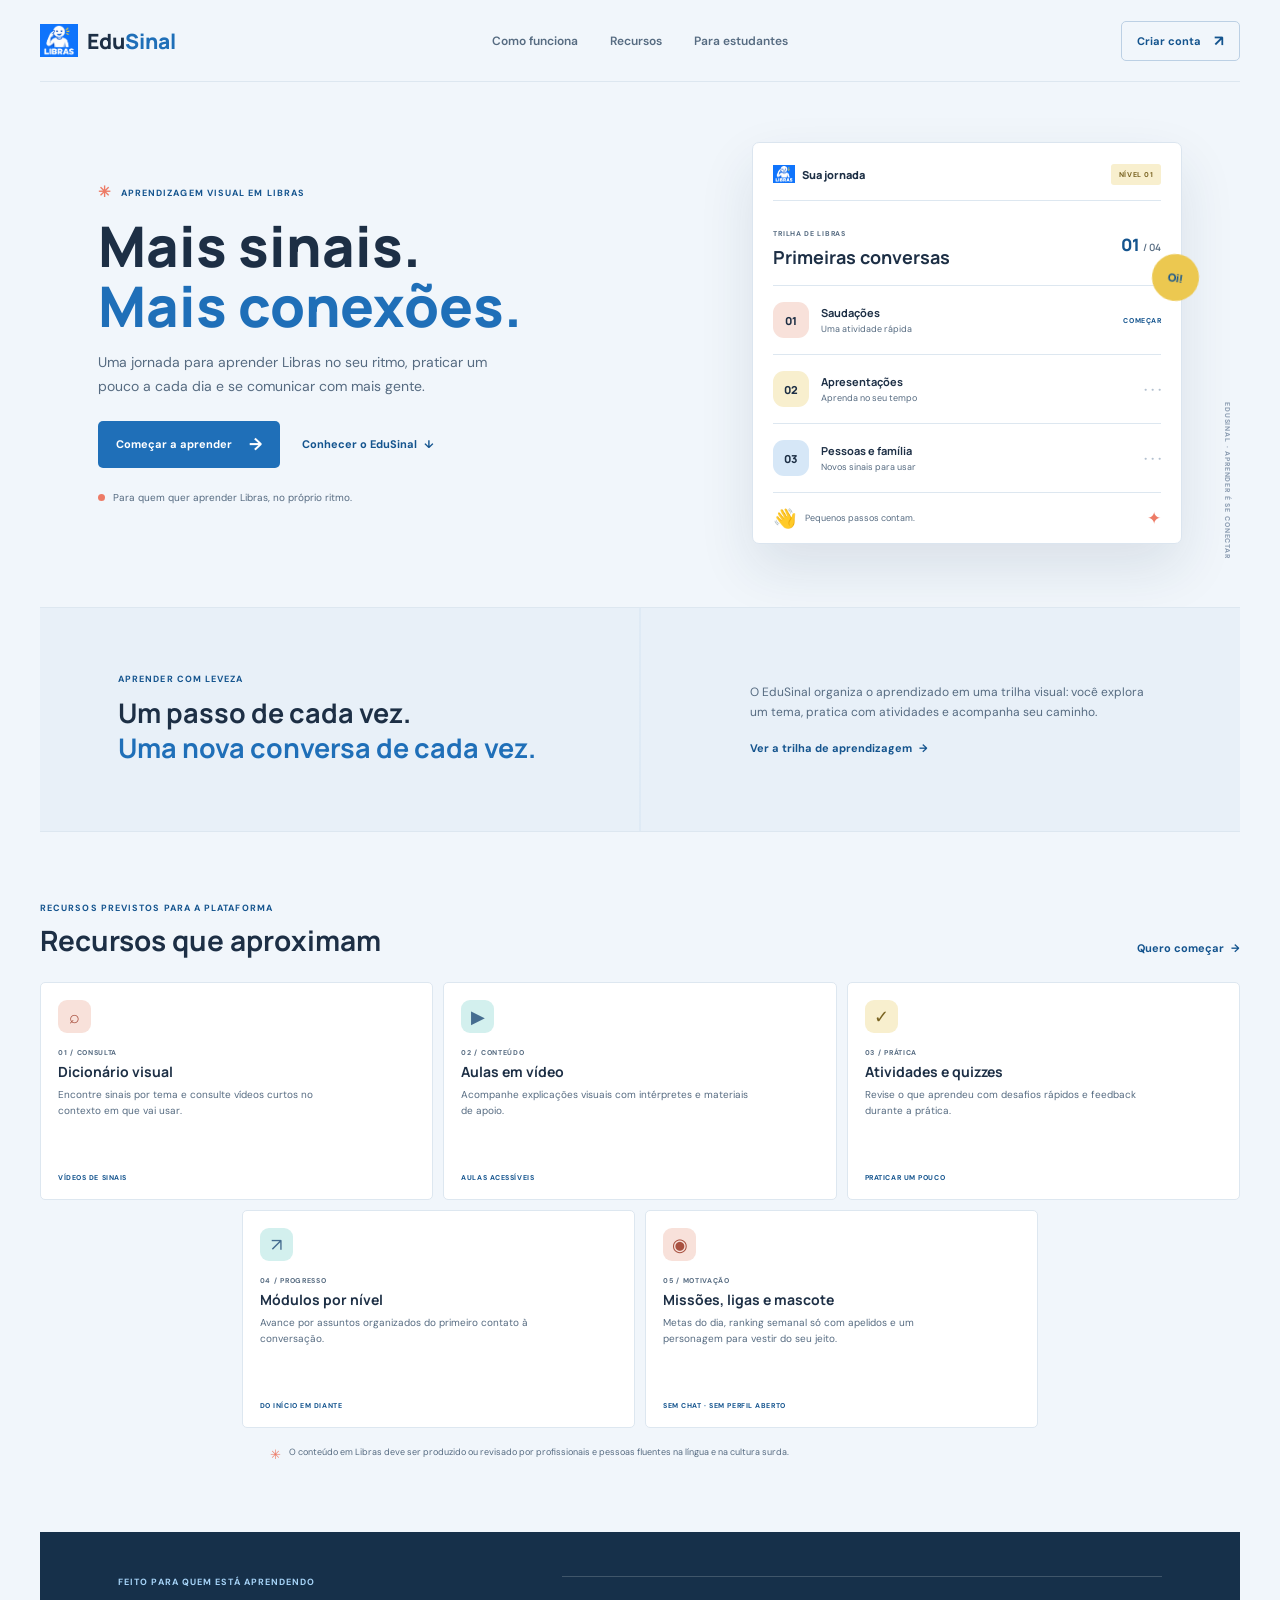
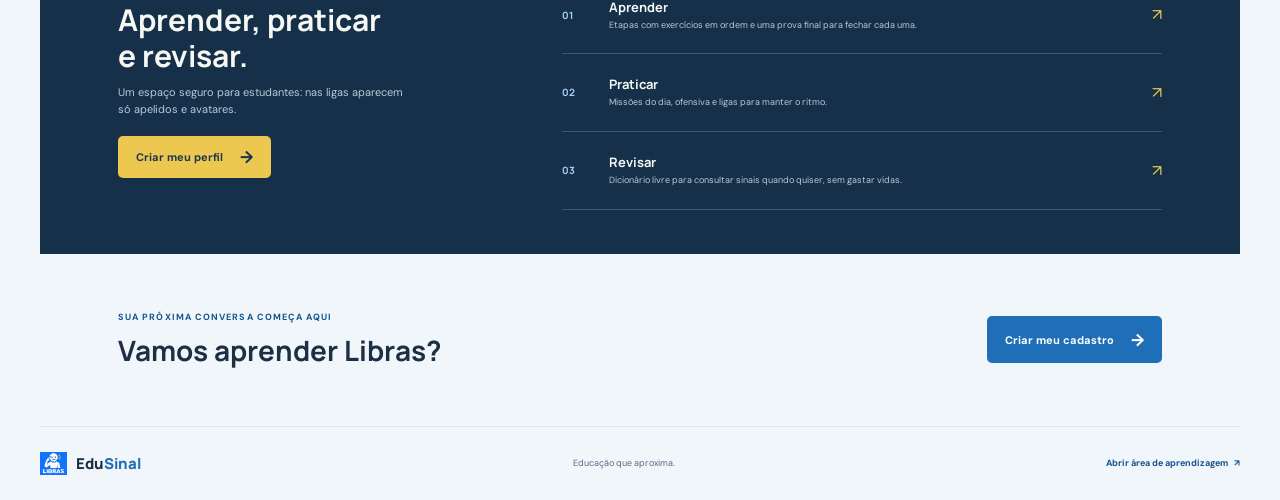
==== commit 8b0e61f4: "Vistoria geral: mascote centralizado no topo, ajustes para iPhone e limpeza - Mascote da barra de ci" ====
--- a/frontend/landing/index.html
+++ b/frontend/landing/index.html
@@ -4,12 +4,12 @@
   <meta charset="UTF-8" />
   <meta name="viewport" content="width=device-width, initial-scale=1.0" />
   <meta name="theme-color" content="#f1f6fb" />
-  <meta name="description" content="Aprenda Libras com uma trilha visual, atividades e apoio de professores no EduSinal." />
+  <meta name="description" content="Aprenda Libras com uma trilha visual, atividades curtas e um mascote para personalizar no EduSinal." />
   <title>EduSinal | Aprenda Libras para se conectar</title>
   <link rel="preconnect" href="https://fonts.googleapis.com" />
   <link rel="preconnect" href="https://fonts.gstatic.com" crossorigin />
   <link href="https://fonts.googleapis.com/css2?family=DM+Sans:wght@400;500;600;700&family=Manrope:wght@600;700;800&display=swap" rel="stylesheet" />
-  <link rel="stylesheet" href="landing.css?v=2" />
+  <link rel="stylesheet" href="landing.css?v=3" />
 </head>
 <body>
   <header class="site-header">
@@ -20,7 +20,7 @@
     <nav class="main-nav" aria-label="Navegação principal">
       <a href="#como-funciona">Como funciona</a>
       <a href="#recursos">Recursos</a>
-      <a href="#para-todos">Para todos</a>
+      <a href="#para-todos">Para estudantes</a>
     </nav>
     <a class="header-cta" href="../app/prototipo/index.html?tela=cadastro">Criar conta <span aria-hidden="true">↗</span></a>
   </header>
@@ -35,7 +35,7 @@
           <a class="button button-primary" href="../app/prototipo/index.html?tela=home">Começar a aprender <span aria-hidden="true">→</span></a>
           <a class="quiet-link" href="#como-funciona">Conhecer o EduSinal <span aria-hidden="true">↓</span></a>
         </div>
-        <p class="hero-note"><span class="note-dot"></span> Para estudantes, famílias e educadores.</p>
+        <p class="hero-note"><span class="note-dot"></span> Para quem quer aprender Libras, no próprio ritmo.</p>
       </div>
 
       <div class="learning-preview" aria-label="Prévia visual da trilha de aprendizagem">
@@ -46,7 +46,7 @@
           <div class="preview-step"><span class="step-marker marker-yellow">02</span><div><strong>Apresentações</strong><small>Aprenda no seu tempo</small></div><span class="step-lock" aria-label="Etapa seguinte">· · ·</span></div>
           <div class="preview-step"><span class="step-marker marker-green">03</span><div><strong>Pessoas e família</strong><small>Novos sinais para usar</small></div><span class="step-lock" aria-label="Etapa seguinte">· · ·</span></div>
         </div>
-        <div class="preview-footer"><span class="preview-hand" aria-hidden="true">🤟</span><span>Pequenos passos contam.</span><span class="preview-spark" aria-hidden="true">✦</span></div>
+        <div class="preview-footer"><span class="preview-hand" aria-hidden="true">👋</span><span>Pequenos passos contam.</span><span class="preview-spark" aria-hidden="true">✦</span></div>
         <span class="preview-sticker" aria-hidden="true">Oi!</span>
       </div>
       <span class="hero-side-note" aria-hidden="true">EDUSINAL · APRENDER É SE CONECTAR</span>
@@ -83,21 +83,21 @@
           <h3>Módulos por nível</h3><p>Avance por assuntos organizados do primeiro contato à conversação.</p>
           <span class="resource-status">DO INÍCIO EM DIANTE</span>
         </article>
-        <article class="resource-item resource-teachers">
-          <span class="resource-mark" aria-hidden="true">◉</span><span class="resource-index">05 / COMUNIDADE</span>
-          <h3>Apoio para educadores</h3><p>Professores podem encontrar recursos e acompanhar a aprendizagem dos alunos.</p>
-          <span class="resource-status">ALUNO · FAMÍLIA · PROFESSOR</span>
+        <article class="resource-item resource-motivation">
+          <span class="resource-mark" aria-hidden="true">◉</span><span class="resource-index">05 / MOTIVAÇÃO</span>
+          <h3>Missões, ligas e mascote</h3><p>Metas do dia, ranking semanal só com apelidos e um personagem para vestir do seu jeito.</p>
+          <span class="resource-status">SEM CHAT · SEM PERFIL ABERTO</span>
         </article>
       </div>
       <p class="resource-footnote"><span aria-hidden="true">✳</span> O conteúdo em Libras deve ser produzido ou revisado por profissionais e pessoas fluentes na língua e na cultura surda.</p>
     </section>
 
     <section class="roles" id="para-todos" aria-labelledby="roles-title">
-      <div class="roles-intro"><p class="eyebrow">UMA PLATAFORMA, DIFERENTES CAMINHOS</p><h2 id="roles-title">Cada pessoa tem<br />seu espaço.</h2><p>O cadastro direciona cada perfil para a área certa.</p><a class="button button-light" href="../app/prototipo/index.html?tela=cadastro">Escolher meu perfil <span aria-hidden="true">→</span></a></div>
+      <div class="roles-intro"><p class="eyebrow">FEITO PARA QUEM ESTÁ APRENDENDO</p><h2 id="roles-title">Aprender, praticar<br />e revisar.</h2><p>Um espaço seguro para estudantes: nas ligas aparecem só apelidos e avatares.</p><a class="button button-light" href="../app/prototipo/index.html?tela=cadastro">Criar meu perfil <span aria-hidden="true">→</span></a></div>
       <div class="role-list">
-        <div class="role-row"><span class="role-number">01</span><div><h3>Aluno</h3><p>Trilha, prática e acompanhamento do próprio progresso.</p></div><span class="role-arrow" aria-hidden="true">↗</span></div>
-        <div class="role-row"><span class="role-number">02</span><div><h3>Responsável</h3><p>Visão da rotina e do progresso do aluno acompanhado.</p></div><span class="role-arrow" aria-hidden="true">↗</span></div>
-        <div class="role-row"><span class="role-number">03</span><div><h3>Professor</h3><p>Um espaço para organizar perfil, atividades e alunos.</p></div><span class="role-arrow" aria-hidden="true">↗</span></div>
+        <div class="role-row"><span class="role-number">01</span><div><h3>Aprender</h3><p>Etapas com exercícios em ordem e uma prova final para fechar cada uma.</p></div><span class="role-arrow" aria-hidden="true">↗</span></div>
+        <div class="role-row"><span class="role-number">02</span><div><h3>Praticar</h3><p>Missões do dia, ofensiva e ligas para manter o ritmo.</p></div><span class="role-arrow" aria-hidden="true">↗</span></div>
+        <div class="role-row"><span class="role-number">03</span><div><h3>Revisar</h3><p>Dicionário livre para consultar sinais quando quiser, sem gastar vidas.</p></div><span class="role-arrow" aria-hidden="true">↗</span></div>
       </div>
     </section>
 
--- a/frontend/landing/landing.css
+++ b/frontend/landing/landing.css
@@ -556,7 +556,7 @@
 }
 
 .resource-dictionary .resource-mark,
-.resource-teachers .resource-mark {
+.resource-motivation .resource-mark {
   background: var(--coral-light);
   color: #a95140;
 }
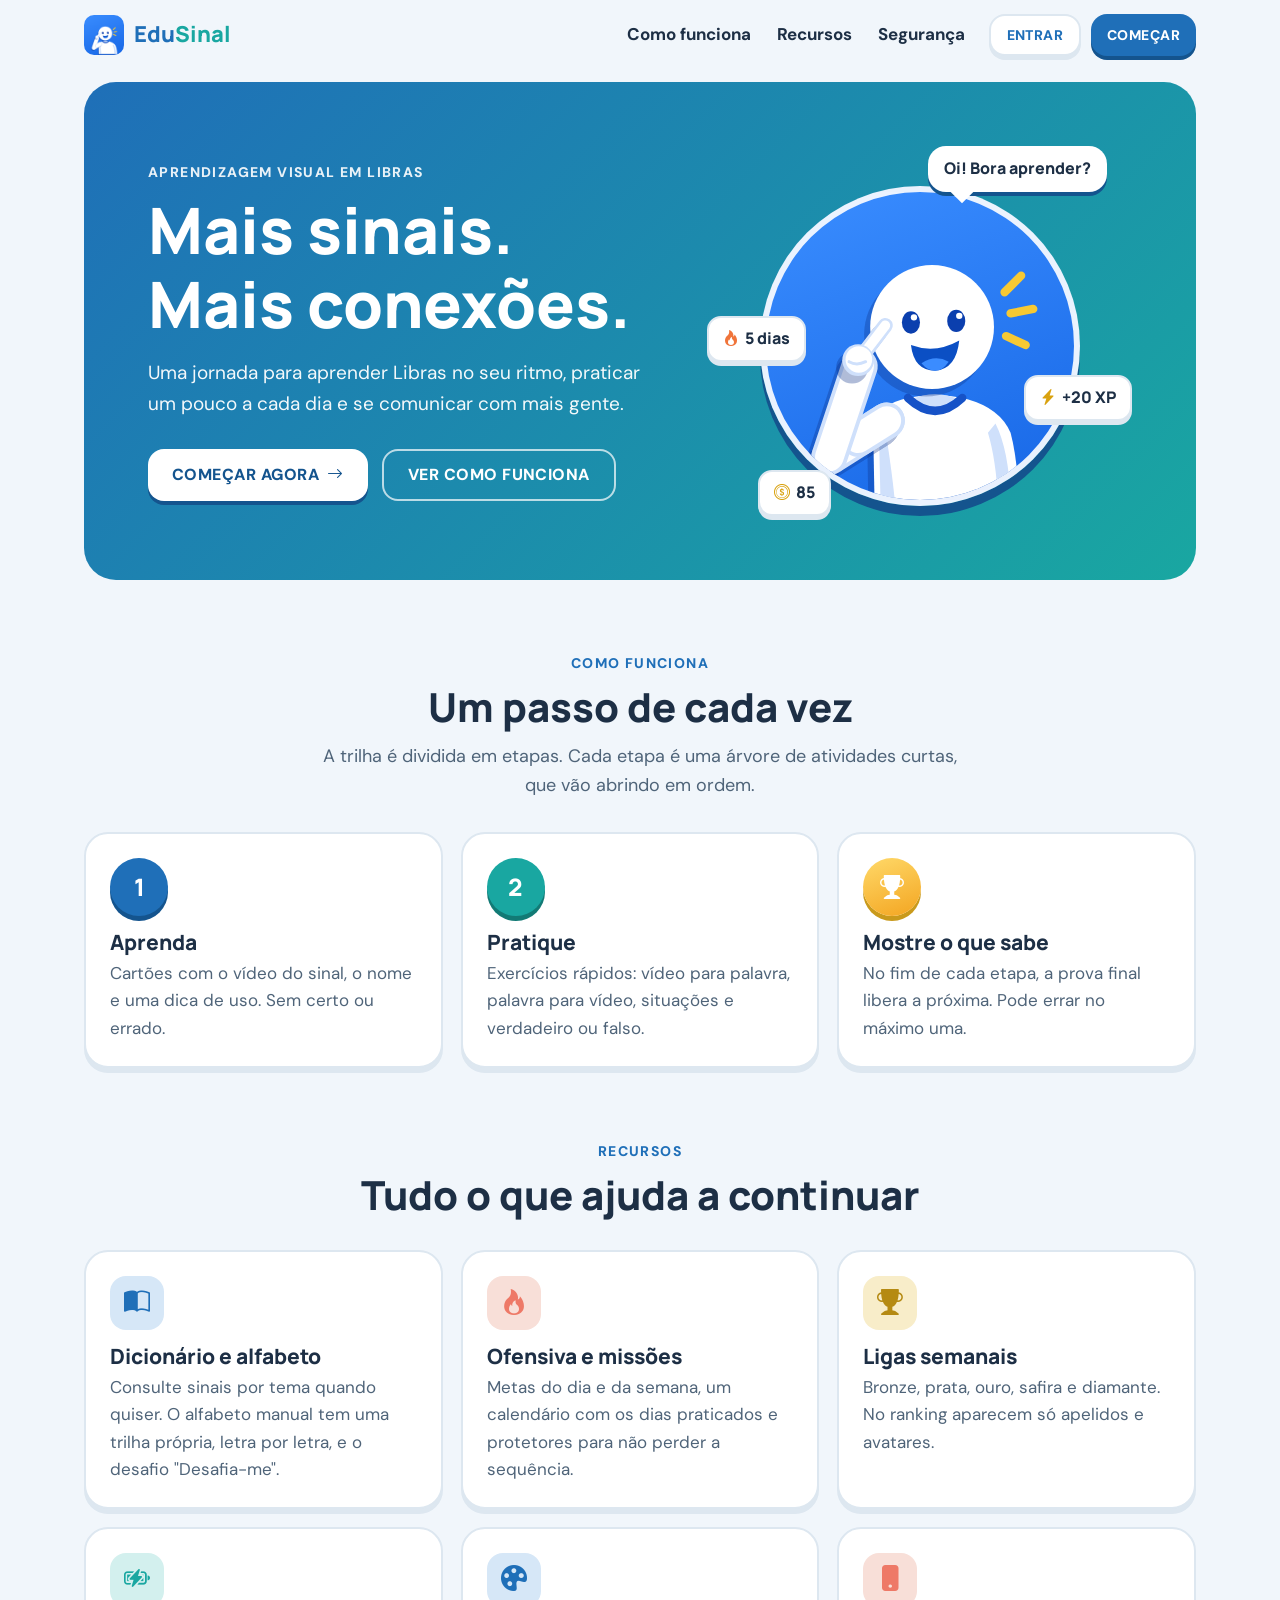
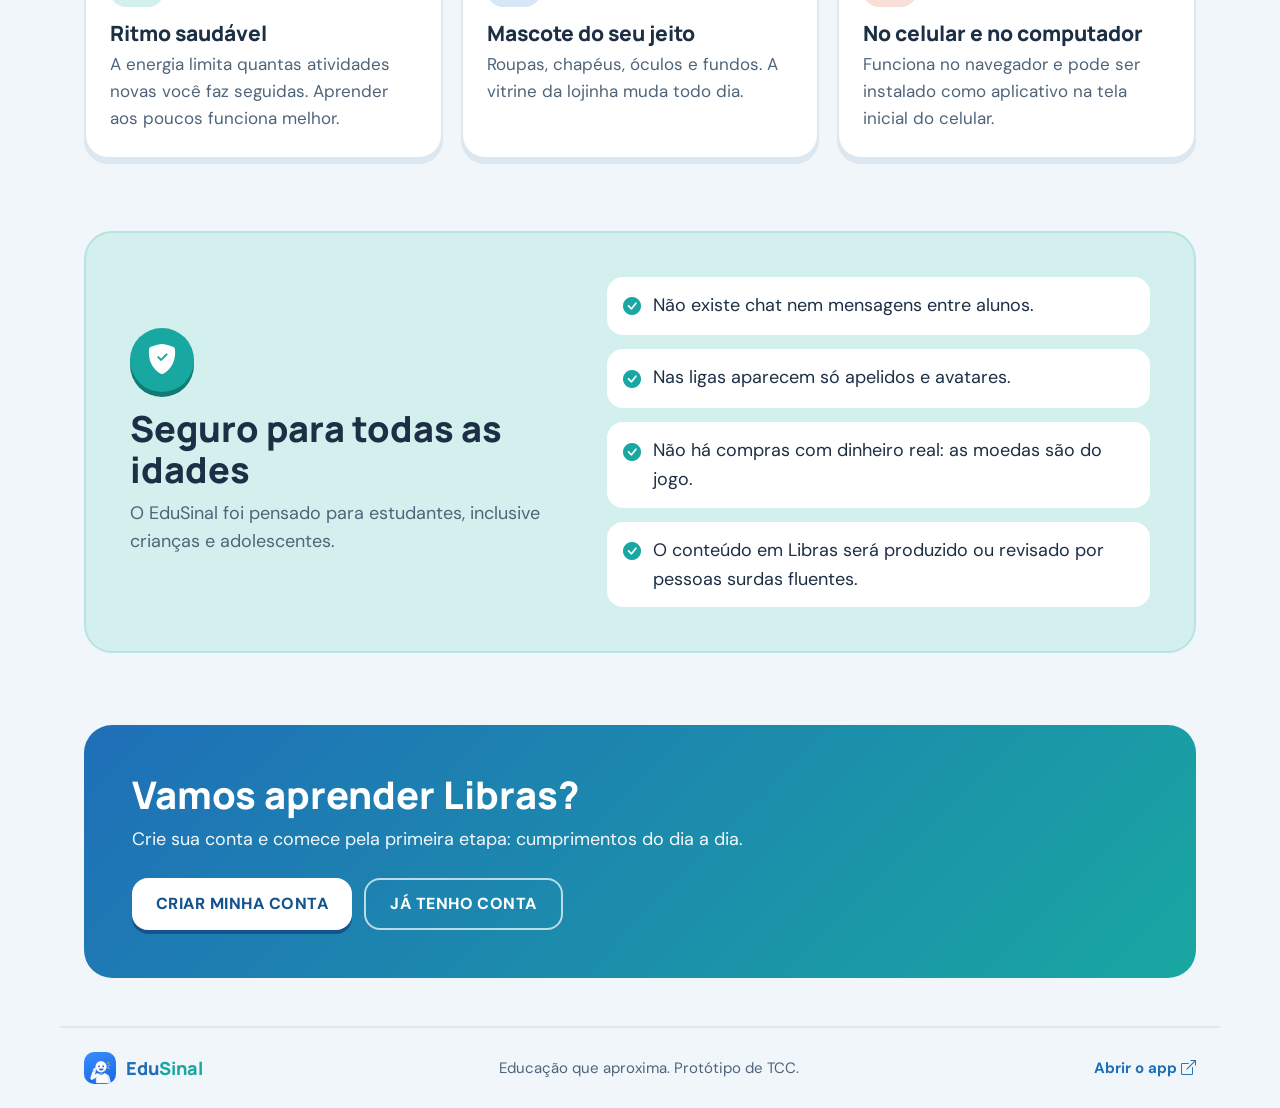
==== commit e305eb37: "Página "Conheça o projeto" nova, no visual do app e com letras maiores Topo em degradê com o mascote" ====
--- a/frontend/landing/index.html
+++ b/frontend/landing/index.html
@@ -6,107 +6,164 @@
   <meta name="theme-color" content="#f1f6fb" />
   <meta name="description" content="Aprenda Libras com uma trilha visual, atividades curtas e um mascote para personalizar no EduSinal." />
   <title>EduSinal | Aprenda Libras para se conectar</title>
+  <link rel="icon" href="../app/prototipo/icones/icone-192.png" type="image/png" />
   <link rel="preconnect" href="https://fonts.googleapis.com" />
   <link rel="preconnect" href="https://fonts.gstatic.com" crossorigin />
   <link href="https://fonts.googleapis.com/css2?family=DM+Sans:wght@400;500;600;700&family=Manrope:wght@600;700;800&display=swap" rel="stylesheet" />
-  <link rel="stylesheet" href="landing.css?v=3" />
+  <link rel="stylesheet" href="../assets/vendor/bootstrap-icons/bootstrap-icons.min.css" />
+  <link rel="stylesheet" href="landing.css?v=4" />
 </head>
 <body>
   <header class="site-header">
     <a class="brand" href="index.html" aria-label="EduSinal, início">
-      <img src="../assets/images/Mascote%20Libras%20em%20Azul%20vibrante.png" alt="" />
+      <img src="../app/prototipo/icones/icone-192.png" alt="" width="40" height="40" />
       <span>Edu<span>Sinal</span></span>
     </a>
     <nav class="main-nav" aria-label="Navegação principal">
       <a href="#como-funciona">Como funciona</a>
       <a href="#recursos">Recursos</a>
-      <a href="#para-todos">Para estudantes</a>
+      <a href="#seguranca">Segurança</a>
     </nav>
-    <a class="header-cta" href="../app/prototipo/index.html?tela=cadastro">Criar conta <span aria-hidden="true">↗</span></a>
+    <div class="header-actions">
+      <a class="btn btn-outline btn-small" href="../app/prototipo/index.html?tela=login">Entrar</a>
+      <a class="btn btn-primary btn-small" href="../app/prototipo/index.html?tela=cadastro">Começar</a>
+    </div>
   </header>
 
   <main>
+    <!-- Topo: faixa em degradê com o mascote animado (tocar nele faz ele cutucar a cabeça) -->
     <section class="hero" aria-labelledby="hero-title">
       <div class="hero-copy">
-        <p class="eyebrow"><span class="eyebrow-mark" aria-hidden="true">✳</span> APRENDIZAGEM VISUAL EM LIBRAS</p>
-        <h1 id="hero-title">Mais sinais.<br /><span>Mais conexões.</span></h1>
-        <p class="hero-description">Uma jornada para aprender Libras no seu ritmo, praticar um pouco a cada dia e se comunicar com mais gente.</p>
+        <p class="kicker">APRENDIZAGEM VISUAL EM LIBRAS</p>
+        <h1 id="hero-title">Mais sinais.<br />Mais conexões.</h1>
+        <p class="hero-text">Uma jornada para aprender Libras no seu ritmo, praticar um pouco a cada dia e se comunicar com mais gente.</p>
         <div class="hero-actions">
-          <a class="button button-primary" href="../app/prototipo/index.html?tela=home">Começar a aprender <span aria-hidden="true">→</span></a>
-          <a class="quiet-link" href="#como-funciona">Conhecer o EduSinal <span aria-hidden="true">↓</span></a>
+          <a class="btn btn-light" href="../app/prototipo/index.html?tela=cadastro">Começar agora <i class="bi bi-arrow-right" aria-hidden="true"></i></a>
+          <a class="btn btn-ghost" href="#como-funciona">Ver como funciona</a>
         </div>
-        <p class="hero-note"><span class="note-dot"></span> Para quem quer aprender Libras, no próprio ritmo.</p>
       </div>
-
-      <div class="learning-preview" aria-label="Prévia visual da trilha de aprendizagem">
-        <div class="preview-topline"><span class="preview-brand"><img src="../assets/images/Mascote%20Libras%20em%20Azul%20vibrante.png" alt="" /> Sua jornada</span><span class="preview-level">NÍVEL 01</span></div>
-        <div class="preview-course"><div><span class="preview-overline">TRILHA DE LIBRAS</span><h2>Primeiras conversas</h2></div><span class="preview-progress">01 <span>/ 04</span></span></div>
-        <div class="preview-path">
-          <div class="preview-step is-current"><span class="step-marker marker-coral">01</span><div><strong>Saudações</strong><small>Uma atividade rápida</small></div><span class="step-state">COMEÇAR</span></div>
-          <div class="preview-step"><span class="step-marker marker-yellow">02</span><div><strong>Apresentações</strong><small>Aprenda no seu tempo</small></div><span class="step-lock" aria-label="Etapa seguinte">· · ·</span></div>
-          <div class="preview-step"><span class="step-marker marker-green">03</span><div><strong>Pessoas e família</strong><small>Novos sinais para usar</small></div><span class="step-lock" aria-label="Etapa seguinte">· · ·</span></div>
-        </div>
-        <div class="preview-footer"><span class="preview-hand" aria-hidden="true">👋</span><span>Pequenos passos contam.</span><span class="preview-spark" aria-hidden="true">✦</span></div>
-        <span class="preview-sticker" aria-hidden="true">Oi!</span>
-      </div>
-      <span class="hero-side-note" aria-hidden="true">EDUSINAL · APRENDER É SE CONECTAR</span>
-    </section>
-
-    <section class="approach" id="como-funciona" aria-labelledby="approach-title">
-      <div class="approach-heading"><p class="eyebrow">APRENDER COM LEVEZA</p><h2 id="approach-title">Um passo de cada vez.<br /><span>Uma nova conversa de cada vez.</span></h2></div>
-      <div class="approach-copy"><p>O EduSinal organiza o aprendizado em uma trilha visual: você explora um tema, pratica com atividades e acompanha seu caminho.</p><a class="text-link" href="../app/prototipo/index.html?tela=home">Ver a trilha de aprendizagem <span aria-hidden="true">→</span></a></div>
-    </section>
-
-    <section class="resources" id="recursos" aria-labelledby="resources-title">
-      <div class="section-heading">
-        <div><p class="eyebrow">RECURSOS PREVISTOS PARA A PLATAFORMA</p><h2 id="resources-title">Recursos que aproximam</h2></div>
-        <a class="text-link" href="../app/prototipo/index.html?tela=home">Quero começar <span aria-hidden="true">→</span></a>
-      </div>
-      <div class="resource-grid">
-        <article class="resource-item resource-dictionary">
-          <span class="resource-mark" aria-hidden="true">⌕</span><span class="resource-index">01 / CONSULTA</span>
-          <h3>Dicionário visual</h3><p>Encontre sinais por tema e consulte vídeos curtos no contexto em que vai usar.</p>
-          <span class="resource-status">VÍDEOS DE SINAIS</span>
-        </article>
-        <article class="resource-item resource-classes">
-          <span class="resource-mark" aria-hidden="true">▶</span><span class="resource-index">02 / CONTEÚDO</span>
-          <h3>Aulas em vídeo</h3><p>Acompanhe explicações visuais com intérpretes e materiais de apoio.</p>
-          <span class="resource-status">AULAS ACESSÍVEIS</span>
-        </article>
-        <article class="resource-item resource-activities">
-          <span class="resource-mark" aria-hidden="true">✓</span><span class="resource-index">03 / PRÁTICA</span>
-          <h3>Atividades e quizzes</h3><p>Revise o que aprendeu com desafios rápidos e feedback durante a prática.</p>
-          <span class="resource-status">PRATICAR UM POUCO</span>
-        </article>
-        <article class="resource-item resource-levels">
-          <span class="resource-mark" aria-hidden="true">↗</span><span class="resource-index">04 / PROGRESSO</span>
-          <h3>Módulos por nível</h3><p>Avance por assuntos organizados do primeiro contato à conversação.</p>
-          <span class="resource-status">DO INÍCIO EM DIANTE</span>
-        </article>
-        <article class="resource-item resource-motivation">
-          <span class="resource-mark" aria-hidden="true">◉</span><span class="resource-index">05 / MOTIVAÇÃO</span>
-          <h3>Missões, ligas e mascote</h3><p>Metas do dia, ranking semanal só com apelidos e um personagem para vestir do seu jeito.</p>
-          <span class="resource-status">SEM CHAT · SEM PERFIL ABERTO</span>
-        </article>
-      </div>
-      <p class="resource-footnote"><span aria-hidden="true">✳</span> O conteúdo em Libras deve ser produzido ou revisado por profissionais e pessoas fluentes na língua e na cultura surda.</p>
-    </section>
-
-    <section class="roles" id="para-todos" aria-labelledby="roles-title">
-      <div class="roles-intro"><p class="eyebrow">FEITO PARA QUEM ESTÁ APRENDENDO</p><h2 id="roles-title">Aprender, praticar<br />e revisar.</h2><p>Um espaço seguro para estudantes: nas ligas aparecem só apelidos e avatares.</p><a class="button button-light" href="../app/prototipo/index.html?tela=cadastro">Criar meu perfil <span aria-hidden="true">→</span></a></div>
-      <div class="role-list">
-        <div class="role-row"><span class="role-number">01</span><div><h3>Aprender</h3><p>Etapas com exercícios em ordem e uma prova final para fechar cada uma.</p></div><span class="role-arrow" aria-hidden="true">↗</span></div>
-        <div class="role-row"><span class="role-number">02</span><div><h3>Praticar</h3><p>Missões do dia, ofensiva e ligas para manter o ritmo.</p></div><span class="role-arrow" aria-hidden="true">↗</span></div>
-        <div class="role-row"><span class="role-number">03</span><div><h3>Revisar</h3><p>Dicionário livre para consultar sinais quando quiser, sem gastar vidas.</p></div><span class="role-arrow" aria-hidden="true">↗</span></div>
+      <div class="hero-art">
+        <span class="hero-bubble">Oi! Bora aprender?</span>
+        <button class="hero-mascot" id="hero-mascot" type="button" aria-label="Mascote do EduSinal"></button>
+        <span class="hero-chip chip-streak"><i class="bi bi-fire" aria-hidden="true"></i> 5 dias</span>
+        <span class="hero-chip chip-xp"><i class="bi bi-lightning-charge-fill" aria-hidden="true"></i> +20 XP</span>
+        <span class="hero-chip chip-coins"><i class="bi bi-coin" aria-hidden="true"></i> 85</span>
       </div>
     </section>
 
-    <section class="closing-cta" aria-labelledby="closing-title">
-      <div><p class="eyebrow">SUA PRÓXIMA CONVERSA COMEÇA AQUI</p><h2 id="closing-title">Vamos aprender Libras?</h2></div>
-      <a class="button button-primary" href="../app/prototipo/index.html?tela=cadastro">Criar meu cadastro <span aria-hidden="true">→</span></a>
+    <!-- Como funciona: os três passos de cada etapa -->
+    <section class="section" id="como-funciona" aria-labelledby="steps-title">
+      <div class="section-head">
+        <p class="kicker kicker-dark">COMO FUNCIONA</p>
+        <h2 id="steps-title">Um passo de cada vez</h2>
+        <p>A trilha é dividida em etapas. Cada etapa é uma árvore de atividades curtas, que vão abrindo em ordem.</p>
+      </div>
+      <ol class="steps">
+        <li class="step">
+          <span class="step-medal medal-blue">1</span>
+          <h3>Aprenda</h3>
+          <p>Cartões com o vídeo do sinal, o nome e uma dica de uso. Sem certo ou errado.</p>
+        </li>
+        <li class="step">
+          <span class="step-medal medal-teal">2</span>
+          <h3>Pratique</h3>
+          <p>Exercícios rápidos: vídeo para palavra, palavra para vídeo, situações e verdadeiro ou falso.</p>
+        </li>
+        <li class="step">
+          <span class="step-medal medal-gold"><i class="bi bi-trophy-fill" aria-hidden="true"></i></span>
+          <h3>Mostre o que sabe</h3>
+          <p>No fim de cada etapa, a prova final libera a próxima. Pode errar no máximo uma.</p>
+        </li>
+      </ol>
+    </section>
+
+    <!-- Recursos: o que já existe no protótipo -->
+    <section class="section" id="recursos" aria-labelledby="features-title">
+      <div class="section-head">
+        <p class="kicker kicker-dark">RECURSOS</p>
+        <h2 id="features-title">Tudo o que ajuda a continuar</h2>
+      </div>
+      <div class="features">
+        <article class="feature">
+          <span class="feature-icon icon-blue"><i class="bi bi-book-half" aria-hidden="true"></i></span>
+          <h3>Dicionário e alfabeto</h3>
+          <p>Consulte sinais por tema quando quiser. O alfabeto manual tem uma trilha própria, letra por letra, e o desafio "Desafia-me".</p>
+        </article>
+        <article class="feature">
+          <span class="feature-icon icon-coral"><i class="bi bi-fire" aria-hidden="true"></i></span>
+          <h3>Ofensiva e missões</h3>
+          <p>Metas do dia e da semana, um calendário com os dias praticados e protetores para não perder a sequência.</p>
+        </article>
+        <article class="feature">
+          <span class="feature-icon icon-gold"><i class="bi bi-trophy-fill" aria-hidden="true"></i></span>
+          <h3>Ligas semanais</h3>
+          <p>Bronze, prata, ouro, safira e diamante. No ranking aparecem só apelidos e avatares.</p>
+        </article>
+        <article class="feature">
+          <span class="feature-icon icon-teal"><i class="bi bi-battery-charging" aria-hidden="true"></i></span>
+          <h3>Ritmo saudável</h3>
+          <p>A energia limita quantas atividades novas você faz seguidas. Aprender aos poucos funciona melhor.</p>
+        </article>
+        <article class="feature">
+          <span class="feature-icon icon-blue"><i class="bi bi-palette-fill" aria-hidden="true"></i></span>
+          <h3>Mascote do seu jeito</h3>
+          <p>Roupas, chapéus, óculos e fundos. A vitrine da lojinha muda todo dia.</p>
+        </article>
+        <article class="feature">
+          <span class="feature-icon icon-coral"><i class="bi bi-phone-fill" aria-hidden="true"></i></span>
+          <h3>No celular e no computador</h3>
+          <p>Funciona no navegador e pode ser instalado como aplicativo na tela inicial do celular.</p>
+        </article>
+      </div>
+    </section>
+
+    <!-- Segurança -->
+    <section class="section" id="seguranca" aria-labelledby="safety-title">
+      <div class="safety">
+        <div class="safety-copy">
+          <span class="safety-icon"><i class="bi bi-shield-fill-check" aria-hidden="true"></i></span>
+          <h2 id="safety-title">Seguro para todas as idades</h2>
+          <p>O EduSinal foi pensado para estudantes, inclusive crianças e adolescentes.</p>
+        </div>
+        <ul class="safety-list">
+          <li><i class="bi bi-check-circle-fill" aria-hidden="true"></i> Não existe chat nem mensagens entre alunos.</li>
+          <li><i class="bi bi-check-circle-fill" aria-hidden="true"></i> Nas ligas aparecem só apelidos e avatares.</li>
+          <li><i class="bi bi-check-circle-fill" aria-hidden="true"></i> Não há compras com dinheiro real: as moedas são do jogo.</li>
+          <li><i class="bi bi-check-circle-fill" aria-hidden="true"></i> O conteúdo em Libras será produzido ou revisado por pessoas surdas fluentes.</li>
+        </ul>
+      </div>
+    </section>
+
+    <!-- Chamada final -->
+    <section class="closing" aria-labelledby="closing-title">
+      <div>
+        <h2 id="closing-title">Vamos aprender Libras?</h2>
+        <p>Crie sua conta e comece pela primeira etapa: cumprimentos do dia a dia.</p>
+      </div>
+      <div class="closing-actions">
+        <a class="btn btn-light" href="../app/prototipo/index.html?tela=cadastro">Criar minha conta</a>
+        <a class="btn btn-ghost" href="../app/prototipo/index.html?tela=login">Já tenho conta</a>
+      </div>
     </section>
   </main>
 
-  <footer class="site-footer"><a class="brand footer-brand" href="index.html"><img src="../assets/images/Mascote%20Libras%20em%20Azul%20vibrante.png" alt="" /><span>Edu<span>Sinal</span></span></a><span>Educação que aproxima.</span><a href="../app/prototipo/index.html">Abrir área de aprendizagem <span aria-hidden="true">↗</span></a></footer>
+  <footer class="site-footer">
+    <a class="brand" href="index.html"><img src="../app/prototipo/icones/icone-192.png" alt="" width="32" height="32" /><span>Edu<span>Sinal</span></span></a>
+    <span>Educação que aproxima. Protótipo de TCC.</span>
+    <a href="../app/prototipo/index.html">Abrir o app <i class="bi bi-box-arrow-up-right" aria-hidden="true"></i></a>
+  </footer>
+
+  <!-- O mascote é o mesmo desenho do app (em SVG), com a cutucada ao tocar -->
+  <script>
+    const state = { motion: "normal" };
+    const escapeHtml = (text) => text;
+  </script>
+  <script src="../app/prototipo/js/telas-mascote.js"></script>
+  <script src="../app/prototipo/js/mascote-desenho.js"></script>
+  <script>
+    const mascotButton = document.getElementById("hero-mascot");
+    mascotButton.innerHTML = mascotSvg(DEFAULT_LOOK, "full", "", { animated: true });
+    mascotButton.addEventListener("click", playMascotReaction);
+  </script>
 </body>
-</html>+</html>
--- a/frontend/landing/landing.css
+++ b/frontend/landing/landing.css
@@ -1,1001 +1,297 @@
+/* PÁGINA "CONHEÇA O PROJETO" (landing)
+   Mesmo visual do app: degradê azul → turquesa, cartões e botões "3D"
+   (com uma sombra sólida embaixo). Texto base de 17px para ler com conforto. */
+
 :root {
-  --ink: #1d2f45;
-  --muted: #566b81;
-  --paper: #f1f6fb;
-  --white: #fff;
+  --bg: #f1f6fb;
+  --surface: #ffffff;
+  --surface-soft: #e6f0fa;
+  --text: #1d2f45;
+  --muted: #4f6479;
   --line: #dde7f0;
   --primary: #1f6fb8;
-  --primary-dark: #14548e;
-  --primary-light: #d6e7f7;
-  --coral: #ed7b66;
-  --coral-light: #f8e1da;
-  --yellow: #ecc850;
-  --yellow-light: #f8efce;
-  --accent-light: #d3f0ee;
-}
-
-* {
-  box-sizing: border-box;
-}
-
-html {
-  scroll-behavior: smooth;
-}
+  --primary-soft: #d6e7f7;
+  --coral: #ee7967;
+  --coral-soft: #f8dfd8;
+  --yellow: #edc653;
+  --yellow-soft: #f8edc9;
+  --accent: #19a7a1;
+  --accent-soft: #d3f0ee;
+  --hero-from: #1f6fb8;
+  --hero-to: #19a7a1;
+  --hero-shadow: #14548e;
+}
+
+* { box-sizing: border-box; }
+
+html { scroll-behavior: smooth; }
 
 body {
-  min-width: 320px;
   margin: 0;
-  background: var(--paper);
-  color: var(--ink);
+  background: var(--bg);
+  color: var(--text);
   font-family: "DM Sans", sans-serif;
+  font-size: 17px;
+  line-height: 1.6;
   -webkit-font-smoothing: antialiased;
 }
 
-a {
-  color: inherit;
+h1, h2, h3 { font-family: "Manrope", sans-serif; font-weight: 800; line-height: 1.15; }
+
+a { color: var(--primary); }
+
+/* ----- Botões 3D ----- */
+.btn {
+  min-height: 52px;
+  display: inline-flex;
+  align-items: center;
+  justify-content: center;
+  gap: 8px;
+  padding: 0 24px;
+  border: 0;
+  border-radius: 16px;
+  font-weight: 800;
+  font-size: 16px;
+  letter-spacing: 0.03em;
   text-decoration: none;
-}
-
-button,
-a {
-  -webkit-tap-highlight-color: transparent;
-}
-
-a:focus-visible {
-  outline: 3px solid var(--coral);
-  outline-offset: 4px;
-}
-
-.site-header,
-.site-footer {
-  width: min(1200px, calc(100% - 64px));
+  text-transform: uppercase;
+  transition: transform 80ms ease, box-shadow 80ms ease;
+}
+.btn:active { transform: translateY(4px); box-shadow: 0 0 0 transparent; }
+.btn-primary { background: var(--hero-from); box-shadow: 0 4px 0 var(--hero-shadow); color: #ffffff; }
+.btn-outline { border: 2px solid var(--line); background: var(--surface); box-shadow: 0 4px 0 var(--line); color: var(--primary); }
+.btn-light { background: #ffffff; box-shadow: 0 4px 0 var(--hero-shadow); color: var(--hero-shadow); }
+.btn-ghost { border: 2px solid rgba(255, 255, 255, 0.7); color: #ffffff; }
+.btn-small { min-height: 42px; padding: 0 16px; font-size: 14px; }
+
+/* ----- Cabeçalho ----- */
+.site-header {
+  position: sticky;
+  top: 0;
+  z-index: 10;
+  display: flex;
+  align-items: center;
+  gap: 24px;
+  max-width: 1160px;
   margin: 0 auto;
-}
-
-.site-header {
-  min-height: 82px;
+  padding: 14px 24px;
+  background: color-mix(in srgb, var(--bg) 92%, transparent);
+  -webkit-backdrop-filter: blur(10px);
+  backdrop-filter: blur(10px);
+}
+.brand { display: inline-flex; align-items: center; gap: 10px; color: var(--primary); font-family: "Manrope", sans-serif; font-size: 22px; font-weight: 800; text-decoration: none; }
+.brand img { border-radius: 10px; }
+.brand > span > span { color: var(--accent); }
+.main-nav { display: flex; gap: 26px; margin-left: auto; }
+.main-nav a { color: var(--text); font-weight: 700; text-decoration: none; }
+.main-nav a:hover { color: var(--primary); }
+.header-actions { display: flex; gap: 10px; }
+
+main { max-width: 1160px; margin: 0 auto; padding: 0 24px; }
+
+/* ----- Topo em degradê ----- */
+.hero {
   display: grid;
-  grid-template-columns: 1fr auto 1fr;
-  align-items: center;
-  border-bottom: 1px solid var(--line);
-}
-
-.brand {
+  grid-template-columns: minmax(0, 1.1fr) minmax(280px, 0.9fr);
+  align-items: center;
+  gap: 40px;
+  margin-top: 12px;
+  padding: clamp(32px, 5vw, 64px);
+  border-radius: 32px;
+  background: linear-gradient(135deg, var(--hero-from) 0%, var(--hero-to) 100%);
+  color: #ffffff;
+}
+.kicker { margin: 0 0 10px; font-size: 14px; font-weight: 800; letter-spacing: 0.1em; opacity: 0.9; }
+.kicker-dark { color: var(--primary); opacity: 1; }
+.hero h1 { margin: 0; font-size: clamp(40px, 5.4vw, 64px); }
+.hero-text { max-width: 520px; margin: 18px 0 0; font-size: 19px; opacity: 0.95; }
+.hero-actions { display: flex; flex-wrap: wrap; gap: 14px; margin-top: 30px; }
+
+.hero-art { position: relative; display: grid; justify-items: center; padding: 40px 0 10px; }
+.hero-mascot {
+  width: min(320px, 100%);
+  aspect-ratio: 1;
+  display: block;
+  overflow: hidden;
+  padding: 0;
+  border: 6px solid rgba(255, 255, 255, 0.9);
+  border-radius: 50%;
+  background: linear-gradient(160deg, #3a8dff 0%, #1767e6 100%);
+  box-shadow: 0 10px 0 var(--hero-shadow);
+  cursor: pointer;
+}
+.hero-mascot .mascot-svg { display: block; width: 100%; height: 100%; margin-top: 6%; }
+.hero-bubble {
+  position: absolute;
+  top: 0;
+  right: 6%;
+  z-index: 1;
+  padding: 10px 16px;
+  border-radius: 18px;
+  background: #ffffff;
+  box-shadow: 0 4px 0 var(--hero-shadow);
+  color: var(--text);
+  font-family: "Manrope", sans-serif;
+  font-size: 16px;
+  font-weight: 800;
+}
+.hero-bubble::after { content: ""; position: absolute; bottom: -8px; left: 26px; width: 16px; height: 16px; background: #ffffff; transform: rotate(45deg); }
+/* "Fichinhas" 3D em volta do mascote, como as da barra do app */
+.hero-chip {
+  position: absolute;
   display: inline-flex;
-  width: fit-content;
-  align-items: center;
-  gap: 9px;
+  align-items: center;
+  gap: 6px;
+  padding: 8px 14px;
+  border: 2px solid var(--line);
+  border-radius: 14px;
+  background: #ffffff;
+  box-shadow: 0 4px 0 var(--line);
+  color: var(--text);
   font-family: "Manrope", sans-serif;
-  font-size: 21px;
-  font-weight: 800;
-}
-
-.brand img {
-  width: 38px;
-  height: 38px;
-  object-fit: contain;
-}
-
-.brand > span > span,
-.footer-brand > span > span {
-  color: var(--primary);
-}
-
-.main-nav {
-  display: flex;
-  align-items: center;
-  gap: 32px;
-}
-
-.main-nav a {
-  color: var(--muted);
-  font-size: 12px;
-  font-weight: 600;
-  transition: color 150ms ease;
-}
-
-.main-nav a:hover {
-  color: var(--primary-dark);
-}
-
-.header-cta {
-  min-height: 40px;
-  justify-self: end;
-  display: inline-flex;
-  align-items: center;
-  gap: 13px;
-  padding: 0 15px;
-  border: 1px solid #bcd0e4;
-  border-radius: 5px;
-  color: var(--primary-dark);
-  font-size: 11px;
-  font-weight: 700;
-  transition: background-color 150ms ease, border-color 150ms ease;
-}
-
-.header-cta:hover {
-  border-color: var(--primary);
-  background: var(--primary-light);
-}
-
-.header-cta span {
-  font-size: 15px;
-}
-
-main {
-  width: min(1200px, calc(100% - 64px));
-  margin: 0 auto;
-}
-
-.hero {
-  position: relative;
-  min-height: 525px;
-  display: grid;
-  grid-template-columns: minmax(0, 1fr) minmax(360px, 0.9fr);
-  align-items: center;
-  gap: 50px;
-  padding: 54px 4.8% 57px;
-  overflow: hidden;
-}
-
-.hero-copy {
-  position: relative;
-  z-index: 1;
-  max-width: 540px;
-  animation: rise-in 540ms ease-out both;
-}
-
-.eyebrow {
-  margin: 0 0 14px;
-  color: var(--primary-dark);
-  font-size: 9px;
-  font-weight: 700;
-  letter-spacing: 0.12em;
-}
-
-.eyebrow-mark {
-  margin-right: 6px;
-  color: var(--coral);
-  font-size: 15px;
-  vertical-align: -1px;
-}
-
-.hero h1 {
-  margin: 0 0 16px;
-  font-family: "Manrope", sans-serif;
-  font-size: 56px;
-  line-height: 1.06;
-  font-weight: 800;
-}
-
-.hero h1 span {
-  color: var(--primary);
-}
-
-.hero-description {
-  max-width: 430px;
-  margin: 0 0 22px;
-  color: var(--muted);
-  font-size: 14px;
-  line-height: 1.7;
-}
-
-.hero-actions {
-  display: flex;
-  flex-wrap: wrap;
-  align-items: center;
-  gap: 22px;
-}
-
-.button {
-  min-height: 47px;
-  display: inline-flex;
-  align-items: center;
-  justify-content: center;
-  gap: 17px;
-  padding: 0 17px;
-  border: 1px solid transparent;
-  border-radius: 5px;
-  font-size: 11px;
-  font-weight: 700;
-  transition: transform 150ms ease, background-color 150ms ease;
-}
-
-.button:hover {
-  transform: translateY(-2px);
-}
-
-.button-primary {
-  background: var(--primary);
-  color: var(--white);
-}
-
-.button-primary:hover {
-  background: var(--primary-dark);
-}
-
-.button span {
-  font-size: 17px;
-}
-
-.quiet-link,
-.text-link {
-  color: var(--primary-dark);
-  font-size: 11px;
-  font-weight: 700;
-}
-
-.quiet-link span,
-.text-link span {
-  margin-left: 4px;
-}
-
-.quiet-link:hover,
-.text-link:hover {
-  text-decoration: underline;
-  text-underline-offset: 4px;
-}
-
-.hero-note {
-  display: flex;
-  align-items: center;
-  gap: 8px;
-  margin: 23px 0 0;
-  color: var(--muted);
-  font-size: 10px;
-}
-
-.note-dot {
-  width: 7px;
-  height: 7px;
-  border-radius: 50%;
-  background: var(--coral);
-}
-
-.learning-preview {
-  position: relative;
-  width: min(100%, 430px);
-  justify-self: end;
-  padding: 20px 20px 0;
-  border: 1px solid #dbe5ef;
-  border-radius: 7px;
-  background: var(--white);
-  box-shadow: 0 24px 55px rgba(24, 52, 86, 0.11);
-  transform: rotate(1.2deg);
-  animation: rise-in 620ms 90ms ease-out both;
-}
-
-.preview-topline,
-.preview-brand,
-.preview-course,
-.preview-step,
-.preview-footer {
-  display: flex;
-  align-items: center;
-}
-
-.preview-topline {
-  justify-content: space-between;
-  padding-bottom: 15px;
-  border-bottom: 1px solid var(--line);
-}
-
-.preview-brand {
-  gap: 7px;
-  font-family: "Manrope", sans-serif;
-  font-size: 11px;
-  font-weight: 800;
-}
-
-.preview-brand img {
-  width: 22px;
-  height: 22px;
-  object-fit: contain;
-}
-
-.preview-level {
-  padding: 6px 8px;
-  border-radius: 3px;
-  background: var(--yellow-light);
-  color: #796321;
-  font-size: 7px;
-  font-weight: 700;
-  letter-spacing: 0.08em;
-}
-
-.preview-course {
-  justify-content: space-between;
-  padding: 19px 0 16px;
-}
-
-.preview-overline {
-  color: var(--muted);
-  font-size: 7px;
-  font-weight: 700;
-  letter-spacing: 0.1em;
-}
-
-.preview-course h2 {
-  margin: 4px 0 0;
-  font-family: "Manrope", sans-serif;
-  font-size: 18px;
-}
-
-.preview-progress {
-  color: var(--primary-dark);
-  font-family: "Manrope", sans-serif;
-  font-size: 17px;
-  font-weight: 800;
-}
-
-.preview-progress span {
-  color: var(--muted);
-  font-size: 10px;
-  font-weight: 600;
-}
-
-.preview-path {
-  border-top: 1px solid var(--line);
-}
-
-.preview-step {
-  min-height: 69px;
-  gap: 12px;
-  border-bottom: 1px solid var(--line);
-}
-
-.step-marker {
-  width: 36px;
-  height: 36px;
-  flex: 0 0 auto;
-  display: grid;
-  place-items: center;
-  border-radius: 11px;
-  font-family: "Manrope", sans-serif;
-  font-size: 11px;
-  font-weight: 800;
-}
-
-.marker-coral {
-  background: var(--coral-light);
-}
-
-.marker-yellow {
-  background: var(--yellow-light);
-}
-
-.marker-green {
-  background: var(--primary-light);
-}
-
-.preview-step > div {
-  min-width: 0;
-  display: grid;
-  gap: 3px;
-}
-
-.preview-step strong {
-  font-family: "Manrope", sans-serif;
-  font-size: 11px;
-}
-
-.preview-step small {
-  color: var(--muted);
-  font-size: 9px;
-}
-
-.step-state {
-  margin-left: auto;
-  color: var(--primary-dark);
-  font-size: 7px;
-  font-weight: 700;
-  letter-spacing: 0.08em;
-}
-
-.step-lock {
-  margin-left: auto;
-  color: #b3c0cf;
-  font-size: 13px;
-  font-weight: 700;
-  letter-spacing: 0.04em;
-}
-
-.preview-footer {
-  min-height: 50px;
-  gap: 8px;
-  color: var(--muted);
-  font-size: 9px;
-}
-
-.preview-hand {
-  font-size: 19px;
-}
-
-.preview-spark {
-  margin-left: auto;
-  color: var(--coral);
-  font-size: 17px;
-}
-
-.preview-sticker {
-  position: absolute;
-  top: 111px;
-  right: -18px;
-  width: 47px;
-  height: 47px;
+  font-size: 16px;
+  font-weight: 800;
+}
+.chip-streak { left: 0; top: 46%; }
+.chip-streak .bi { color: #f0743a; }
+.chip-xp { right: 0; top: 62%; }
+.chip-xp .bi { color: #d9a20f; }
+.chip-coins { left: 12%; bottom: 0; }
+.chip-coins .bi { color: #d9a20f; }
+
+/* ----- Seções ----- */
+.section { padding: 72px 0 0; scroll-margin-top: 80px; }
+.section-head { max-width: 640px; margin: 0 auto 32px; text-align: center; }
+.section-head h2 { margin: 0; font-size: clamp(30px, 3.6vw, 40px); }
+.section-head p:not(.kicker) { margin: 12px 0 0; color: var(--muted); font-size: 18px; }
+
+/* Passos: três cartões com medalhas numeradas */
+.steps { display: grid; grid-template-columns: repeat(3, minmax(0, 1fr)); gap: 18px; margin: 0; padding: 0; list-style: none; }
+.step, .feature {
+  padding: 24px;
+  border: 2px solid var(--line);
+  border-radius: 24px;
+  background: var(--surface);
+  box-shadow: 0 5px 0 var(--line);
+}
+.step h3, .feature h3 { margin: 14px 0 6px; font-size: 21px; }
+.step p, .feature p { margin: 0; color: var(--muted); }
+.step-medal {
+  width: 58px;
+  height: 58px;
   display: grid;
   place-items: center;
   border-radius: 50%;
-  background: var(--yellow);
-  color: var(--primary-dark);
+  color: #ffffff;
   font-family: "Manrope", sans-serif;
-  font-size: 11px;
-  font-weight: 800;
-  transform: rotate(8deg);
-}
-
-.hero-side-note {
-  position: absolute;
-  right: 8px;
-  bottom: 48px;
-  color: #8a9bb0;
-  font-size: 7px;
-  font-weight: 700;
-  letter-spacing: 0.12em;
-  writing-mode: vertical-rl;
-}
-
-.approach {
-  min-height: 225px;
+  font-size: 24px;
+  font-weight: 800;
+}
+.medal-blue { background: var(--hero-from); box-shadow: 0 5px 0 var(--hero-shadow); }
+.medal-teal { background: var(--accent); box-shadow: 0 5px 0 #127a75; }
+.medal-gold { background: linear-gradient(160deg, #ffd969 0%, #f3a521 100%); box-shadow: 0 5px 0 #c99a1c; }
+
+/* Recursos */
+.features { display: grid; grid-template-columns: repeat(3, minmax(0, 1fr)); gap: 18px; }
+.feature-icon { width: 54px; height: 54px; display: grid; place-items: center; border-radius: 16px; font-size: 26px; }
+.icon-blue { background: var(--primary-soft); color: var(--primary); }
+.icon-coral { background: var(--coral-soft); color: var(--coral); }
+.icon-gold { background: var(--yellow-soft); color: #b58a12; }
+.icon-teal { background: var(--accent-soft); color: var(--accent); }
+
+/* Segurança */
+.safety {
   display: grid;
-  grid-template-columns: 1fr 0.72fr;
-  align-items: center;
-  gap: 60px;
-  padding: 42px 6.5%;
-  border-top: 1px solid var(--line);
-  border-bottom: 1px solid var(--line);
-  background-color: #e8f0f8;
-  background-image: linear-gradient(90deg, transparent 0, transparent 49.9%, rgba(31, 111, 184, 0.08) 50%, transparent 50.1%);
-}
-
-.approach .eyebrow {
-  margin-bottom: 11px;
-}
-
-.approach h2 {
-  margin: 0;
-  font-family: "Manrope", sans-serif;
-  font-size: 27px;
-  line-height: 1.28;
-}
-
-.approach h2 span {
-  color: var(--primary);
-}
-
-.approach-copy {
-  max-width: 400px;
-}
-
-.approach-copy p {
-  margin: 0 0 14px;
+  grid-template-columns: minmax(0, 0.9fr) minmax(0, 1.1fr);
+  align-items: center;
+  gap: 32px;
+  padding: clamp(24px, 4vw, 44px);
+  border: 2px solid #b6e4e1;
+  border-radius: 28px;
+  background: var(--accent-soft);
+}
+.safety-icon { width: 64px; height: 64px; display: grid; place-items: center; border-radius: 50%; background: var(--accent); box-shadow: 0 5px 0 #127a75; color: #ffffff; font-size: 30px; }
+.safety h2 { margin: 16px 0 8px; font-size: clamp(28px, 3.2vw, 36px); }
+.safety-copy p { margin: 0; color: var(--muted); font-size: 18px; }
+.safety-list { display: grid; gap: 14px; margin: 0; padding: 0; list-style: none; font-size: 18px; }
+.safety-list li { display: flex; gap: 12px; padding: 14px 16px; border-radius: 16px; background: var(--surface); }
+.safety-list .bi { flex: none; margin-top: 2px; color: var(--accent); }
+
+/* Chamada final */
+.closing {
+  display: flex;
+  flex-wrap: wrap;
+  align-items: center;
+  justify-content: space-between;
+  gap: 24px;
+  margin: 72px 0 0;
+  padding: clamp(28px, 4vw, 48px);
+  border-radius: 28px;
+  background: linear-gradient(135deg, var(--hero-from) 0%, var(--hero-to) 100%);
+  color: #ffffff;
+}
+.closing h2 { margin: 0; font-size: clamp(28px, 3.4vw, 38px); }
+.closing p { margin: 8px 0 0; font-size: 18px; opacity: 0.95; }
+.closing-actions { display: flex; flex-wrap: wrap; gap: 12px; }
+
+/* Rodapé */
+.site-footer {
+  display: flex;
+  flex-wrap: wrap;
+  align-items: center;
+  justify-content: space-between;
+  gap: 14px;
+  max-width: 1160px;
+  margin: 48px auto 0;
+  padding: 24px;
+  border-top: 2px solid var(--line);
   color: var(--muted);
-  font-size: 12px;
-  line-height: 1.7;
-}
-
-.resources {
-  padding: 70px 0 66px;
-}
-
-.section-heading {
-  display: flex;
-  align-items: end;
-  justify-content: space-between;
-  gap: 20px;
-  margin-bottom: 23px;
-}
-
-.section-heading .eyebrow {
-  margin-bottom: 7px;
-}
-
-.section-heading h2 {
-  margin: 0;
-  font-family: "Manrope", sans-serif;
-  font-size: 28px;
-}
-
-.section-heading > .text-link {
-  margin-bottom: 4px;
-  white-space: nowrap;
-}
-
-.resource-grid {
-  display: grid;
-  grid-template-columns: repeat(6, minmax(0, 1fr));
-  gap: 10px;
-}
-
-.resource-item {
-  min-height: 218px;
-  grid-column: span 2;
-  display: flex;
-  flex-direction: column;
-  align-items: flex-start;
-  padding: 17px;
-  border: 1px solid var(--line);
-  border-radius: 5px;
-  background: var(--white);
-  transition: transform 170ms ease, border-color 170ms ease;
-}
-
-.resource-item:hover {
-  transform: translateY(-3px);
-  border-color: #a9bfd8;
-}
-
-.resource-item:nth-child(4) {
-  grid-column: 2 / span 2;
-}
-
-.resource-item:nth-child(5) {
-  grid-column: 4 / span 2;
-}
-
-.resource-mark {
-  width: 33px;
-  height: 33px;
-  display: grid;
-  place-items: center;
-  margin-bottom: 15px;
-  border-radius: 9px;
-  background: var(--primary-light);
-  color: var(--primary-dark);
-  font-size: 18px;
-}
-
-.resource-dictionary .resource-mark,
-.resource-motivation .resource-mark {
-  background: var(--coral-light);
-  color: #a95140;
-}
-
-.resource-classes .resource-mark,
-.resource-levels .resource-mark {
-  background: var(--accent-light);
-  color: #456d90;
-}
-
-.resource-activities .resource-mark {
-  background: var(--yellow-light);
-  color: #796321;
-}
-
-.resource-index {
-  color: var(--muted);
-  font-size: 7px;
-  font-weight: 700;
-  letter-spacing: 0.1em;
-}
-
-.resource-item h3 {
-  margin: 5px 0 6px;
-  font-family: "Manrope", sans-serif;
-  font-size: 14px;
-}
-
-.resource-item p {
-  max-width: 290px;
-  margin: 0 0 13px;
-  color: var(--muted);
-  font-size: 10px;
-  line-height: 1.6;
-}
-
-.resource-status {
-  margin-top: auto;
-  padding-top: 8px;
-  color: var(--primary-dark);
-  font-size: 7px;
-  font-weight: 700;
-  letter-spacing: 0.08em;
-}
-
-.resource-footnote {
-  display: flex;
-  align-items: flex-start;
-  gap: 8px;
-  max-width: 740px;
-  margin: 17px auto 0;
-  color: var(--muted);
-  font-size: 9px;
-  line-height: 1.6;
-  text-align: center;
-}
-
-.resource-footnote span {
-  flex: 0 0 auto;
-  color: var(--coral);
-  font-size: 13px;
-}
-
-.roles {
-  display: grid;
-  grid-template-columns: minmax(250px, 0.78fr) minmax(0, 1.22fr);
-  gap: 60px;
-  padding: 44px 6.5%;
-  background: #16304a;
-  color: #f5f8f3;
-}
-
-.roles .eyebrow {
-  color: #a6d3f7;
-}
-
-.roles-intro h2 {
-  margin: 0 0 10px;
-  font-family: "Manrope", sans-serif;
-  font-size: 30px;
-  line-height: 1.2;
-}
-
-.roles-intro > p:not(.eyebrow) {
-  max-width: 290px;
-  margin: 0 0 17px;
-  color: #b9c9d9;
-  font-size: 11px;
-  line-height: 1.6;
-}
-
-.button-light {
-  min-height: 42px;
-  background: var(--yellow);
-  color: #1d3752;
-}
-
-.button-light:hover {
-  background: #f4d979;
-}
-
-.role-list {
-  align-self: center;
-}
-
-.role-row {
-  min-height: 78px;
-  display: grid;
-  grid-template-columns: 35px minmax(0, 1fr) 20px;
-  align-items: center;
-  gap: 12px;
-  border-bottom: 1px solid rgba(245, 248, 243, 0.19);
-}
-
-.role-row:first-child {
-  border-top: 1px solid rgba(245, 248, 243, 0.19);
-}
-
-.role-number {
-  color: #a6d3f7;
-  font-family: "Manrope", sans-serif;
-  font-size: 10px;
-  font-weight: 700;
-}
-
-.role-row h3 {
-  margin: 0 0 3px;
-  font-family: "Manrope", sans-serif;
-  font-size: 13px;
-}
-
-.role-row p {
-  margin: 0;
-  color: #b9c9d9;
-  font-size: 9px;
-  line-height: 1.5;
-}
-
-.role-arrow {
-  justify-self: end;
-  color: var(--yellow);
-  font-size: 16px;
-}
-
-.closing-cta {
-  min-height: 173px;
-  display: flex;
-  align-items: center;
-  justify-content: space-between;
-  gap: 25px;
-  padding: 35px 6.5%;
-  border-bottom: 1px solid var(--line);
-}
-
-.closing-cta .eyebrow {
-  margin-bottom: 8px;
-}
-
-.closing-cta h2 {
-  margin: 0;
-  font-family: "Manrope", sans-serif;
-  font-size: 28px;
-}
-
-.site-footer {
-  min-height: 73px;
-  display: flex;
-  align-items: center;
-  justify-content: space-between;
-  gap: 18px;
-  color: var(--muted);
-  font-size: 9px;
-}
-
-.footer-brand {
-  color: var(--ink);
   font-size: 15px;
 }
-
-.footer-brand img {
-  width: 27px;
-  height: 27px;
-}
-
-.site-footer > a:last-child {
-  color: var(--primary-dark);
-  font-weight: 700;
-}
-
-.site-footer > a:last-child span {
-  margin-left: 4px;
-}
-
-@keyframes rise-in {
-  from {
-    opacity: 0;
-    transform: translateY(13px);
-  }
-  to {
-    opacity: 1;
-    transform: translateY(0);
-  }
-}
-
-@media (max-width: 900px) {
-  .site-header,
-  .site-footer,
-  main {
-    width: min(100% - 42px, 760px);
-  }
-
-  .main-nav {
-    gap: 18px;
-  }
-
-  .hero {
-    min-height: 470px;
-    grid-template-columns: minmax(0, 1fr) minmax(300px, 0.85fr);
-    gap: 27px;
-    padding-right: 2%;
-    padding-left: 2%;
-  }
-
-  .hero h1 {
-    font-size: 46px;
-  }
-
-  .learning-preview {
-    padding-right: 15px;
-    padding-left: 15px;
-  }
-
-  .approach,
-  .roles {
-    gap: 35px;
-    padding-right: 4%;
-    padding-left: 4%;
-  }
-}
-
-@media (max-width: 680px) {
-  .site-header,
-  .site-footer,
-  main {
-    width: calc(100% - 32px);
-  }
-
-  .site-header {
-    min-height: 69px;
-    grid-template-columns: 1fr auto;
-    row-gap: 0;
-  }
-
-  .brand {
-    font-size: 18px;
-  }
-
-  .brand img {
-    width: 32px;
-    height: 32px;
-  }
-
-  .header-cta {
-    min-height: 36px;
-    grid-row: 1;
-    grid-column: 2;
-    padding: 0 11px;
-    font-size: 10px;
-  }
-
-  .main-nav {
-    grid-row: 2;
-    grid-column: 1 / -1;
-    justify-content: space-between;
-    gap: 13px;
-    padding: 0 0 12px;
-  }
-
-  .main-nav a {
-    font-size: 10px;
-  }
-
-  .hero {
-    min-height: 0;
-    grid-template-columns: 1fr;
-    gap: 28px;
-    padding: 43px 5px 42px;
-  }
-
-  .hero h1 {
-    font-size: 42px;
-  }
-
-  .hero-description {
-    max-width: 440px;
-    font-size: 12px;
-  }
-
-  .hero-actions {
-    gap: 16px;
-  }
-
-  .learning-preview {
-    width: min(100% - 12px, 430px);
-    justify-self: center;
-    transform: none;
-  }
-
-  .hero-side-note {
-    display: none;
-  }
-
-  .approach {
-    min-height: 0;
-    grid-template-columns: 1fr;
-    gap: 16px;
-    padding: 30px 19px;
-    background-image: none;
-  }
-
-  .approach h2 {
-    font-size: 23px;
-  }
-
-  .approach-copy p {
-    font-size: 11px;
-  }
-
-  .resources {
-    padding: 48px 0;
-  }
-
-  .section-heading {
-    align-items: flex-start;
-    flex-direction: column;
-    gap: 12px;
-  }
-
-  .section-heading h2 {
-    font-size: 23px;
-  }
-
-  .resource-grid {
-    grid-template-columns: repeat(2, minmax(0, 1fr));
-  }
-
-  .resource-item,
-  .resource-item:nth-child(4),
-  .resource-item:nth-child(5) {
-    min-height: 205px;
-    grid-column: auto;
-    padding: 13px;
-  }
-
-  .resource-item h3 {
-    font-size: 12px;
-  }
-
-  .resource-item p {
-    font-size: 9px;
-  }
-
-  .resource-status {
-    font-size: 6px;
-    line-height: 1.5;
-  }
-
-  .resource-footnote {
-    text-align: left;
-  }
-
-  .roles {
-    grid-template-columns: 1fr;
-    gap: 24px;
-    padding: 32px 19px;
-  }
-
-  .roles-intro h2 {
-    font-size: 27px;
-  }
-
-  .closing-cta {
-    min-height: 0;
-    align-items: flex-start;
-    flex-direction: column;
-    padding: 32px 4px;
-  }
-
-  .closing-cta h2 {
-    font-size: 23px;
-  }
-
-  .site-footer {
-    min-height: 67px;
-    flex-wrap: wrap;
-    justify-content: space-between;
-    gap: 8px 15px;
-    padding: 12px 0;
-  }
+.site-footer .brand { font-size: 18px; }
+.site-footer > a:last-child { font-weight: 700; text-decoration: none; }
+
+/* ----- Tablet ----- */
+@media (max-width: 980px) {
+  .main-nav { display: none; }
+  .header-actions { margin-left: auto; }
+  .features { grid-template-columns: repeat(2, minmax(0, 1fr)); }
+}
+
+/* ----- Celular ----- */
+@media (max-width: 760px) {
+  .site-header { padding: 12px 16px; gap: 12px; }
+  .brand { font-size: 20px; }
+  .brand img { width: 34px; height: 34px; }
+  main { padding: 0 16px; }
+  .hero { grid-template-columns: minmax(0, 1fr); gap: 24px; padding: 28px 22px 32px; border-radius: 26px; text-align: center; }
+  .hero-text { margin-inline: auto; font-size: 18px; }
+  .hero-actions { display: grid; }
+  .hero-actions .btn { width: 100%; }
+  .hero-art { order: -1; padding-top: 48px; }
+  .hero-mascot { width: min(230px, 64vw); border-width: 5px; box-shadow: 0 7px 0 var(--hero-shadow); }
+  .hero-bubble { right: 50%; transform: translateX(50%); white-space: nowrap; font-size: 15px; }
+  .hero-bubble::after { left: calc(50% - 8px); }
+  .hero-chip { font-size: 14px; padding: 6px 10px; }
+  .chip-streak { top: 52%; }
+  .chip-xp { top: 70%; }
+  .chip-coins { left: 4%; }
+  .section { padding-top: 56px; }
+  .steps, .features { grid-template-columns: minmax(0, 1fr); gap: 14px; }
+  .step, .feature { padding: 20px; }
+  .safety { grid-template-columns: minmax(0, 1fr); }
+  .closing { flex-direction: column; align-items: stretch; text-align: center; }
+  .closing-actions { display: grid; }
+  .closing-actions .btn { width: 100%; }
+  .site-footer { flex-direction: column; text-align: center; }
 }
 
 @media (max-width: 380px) {
-  .hero h1 {
-    font-size: 38px;
-  }
-
-  .hero-actions {
-    align-items: flex-start;
-    flex-direction: column;
-    gap: 13px;
-  }
-
-  .preview-course h2 {
-    font-size: 16px;
-  }
-
-  .resource-grid {
-    grid-template-columns: 1fr;
-  }
-
-  .resource-item,
-  .resource-item:nth-child(4),
-  .resource-item:nth-child(5) {
-    min-height: 180px;
-  }
-
-  .site-footer > span {
-    order: 3;
-    width: 100%;
-  }
+  .header-actions .btn-outline { display: none; } /* em telas bem estreitas fica só o "Começar" */
+  .btn { padding: 0 14px; font-size: 15px; letter-spacing: 0.01em; }
 }
 
 @media (prefers-reduced-motion: reduce) {
-  *,
-  *::before,
-  *::after {
-    scroll-behavior: auto !important;
-    animation-duration: 0.01ms !important;
-    animation-iteration-count: 1 !important;
-    transition-duration: 0.01ms !important;
-  }
-}+  html { scroll-behavior: auto; }
+  .btn { transition: none; }
+}
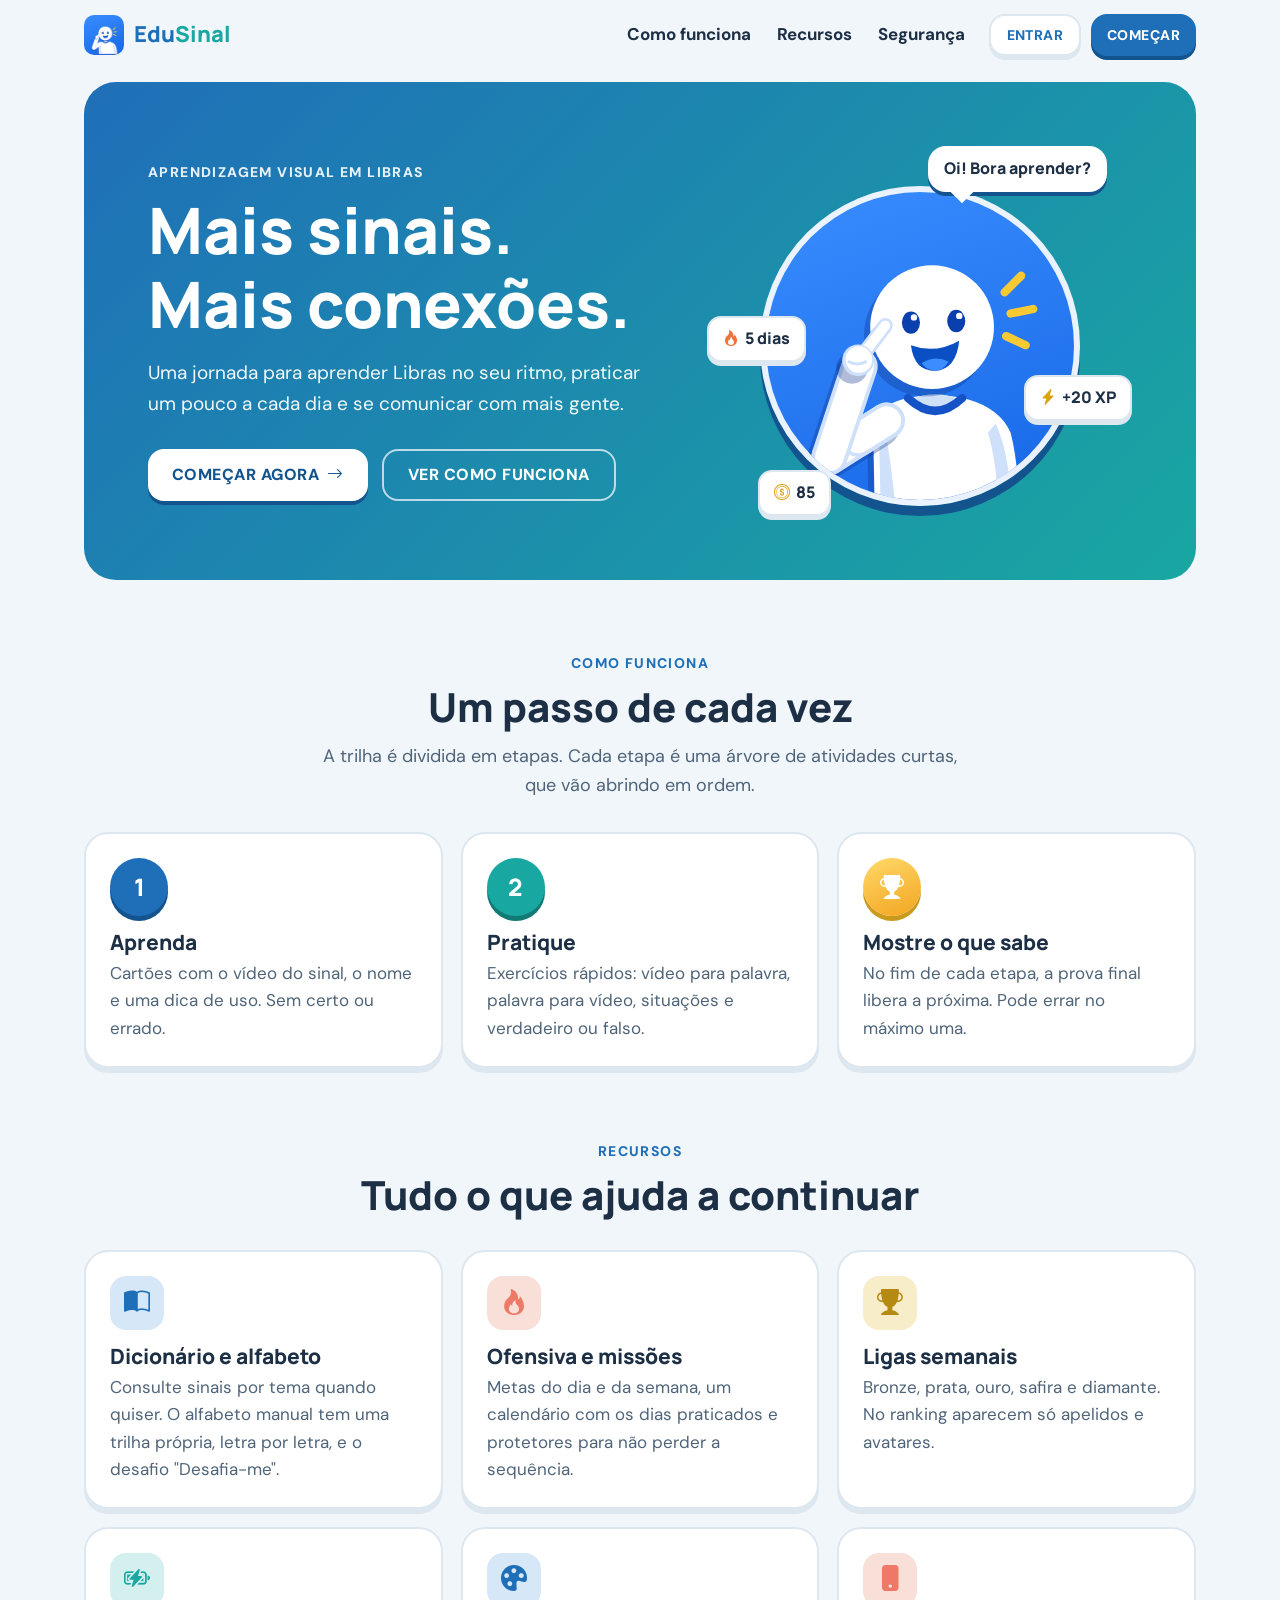
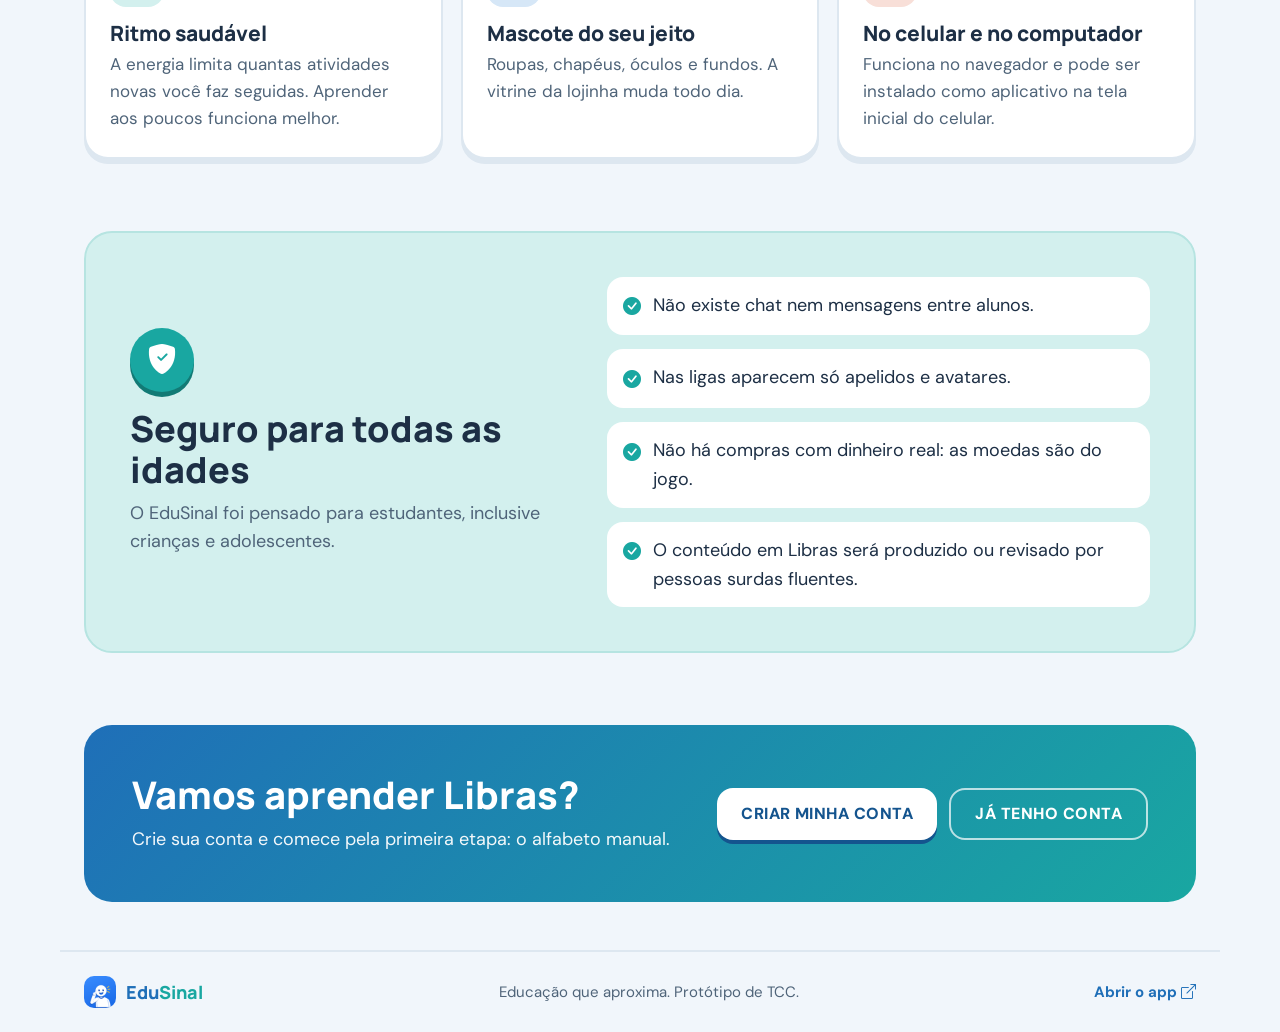
==== commit a95a2255: "8 módulos em 2 unidades, segunda chance e trilha ondulada no PC - Conteúdo provisório: Alfabeto, Núm" ====
--- a/frontend/landing/index.html
+++ b/frontend/landing/index.html
@@ -138,7 +138,7 @@
     <section class="closing" aria-labelledby="closing-title">
       <div>
         <h2 id="closing-title">Vamos aprender Libras?</h2>
-        <p>Crie sua conta e comece pela primeira etapa: cumprimentos do dia a dia.</p>
+        <p>Crie sua conta e comece pela primeira etapa: o alfabeto manual.</p>
       </div>
       <div class="closing-actions">
         <a class="btn btn-light" href="../app/prototipo/index.html?tela=cadastro">Criar minha conta</a>
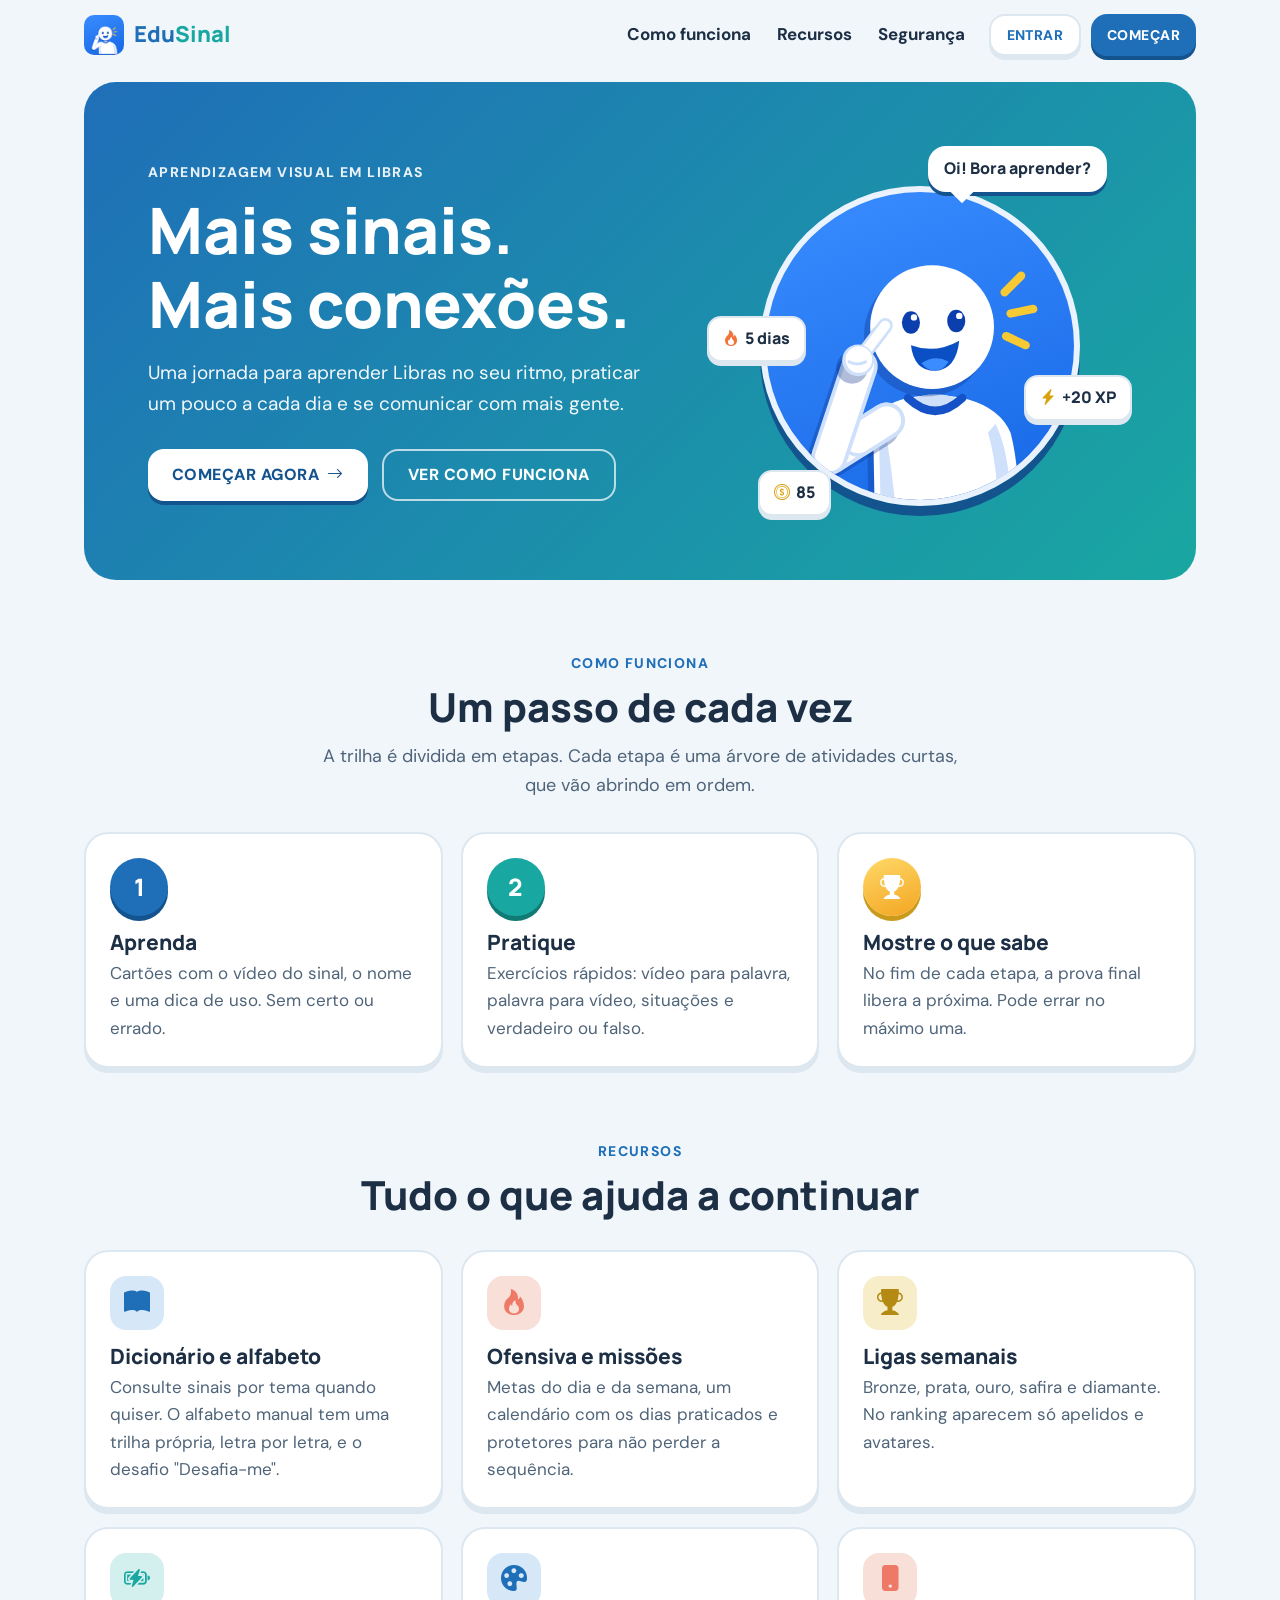
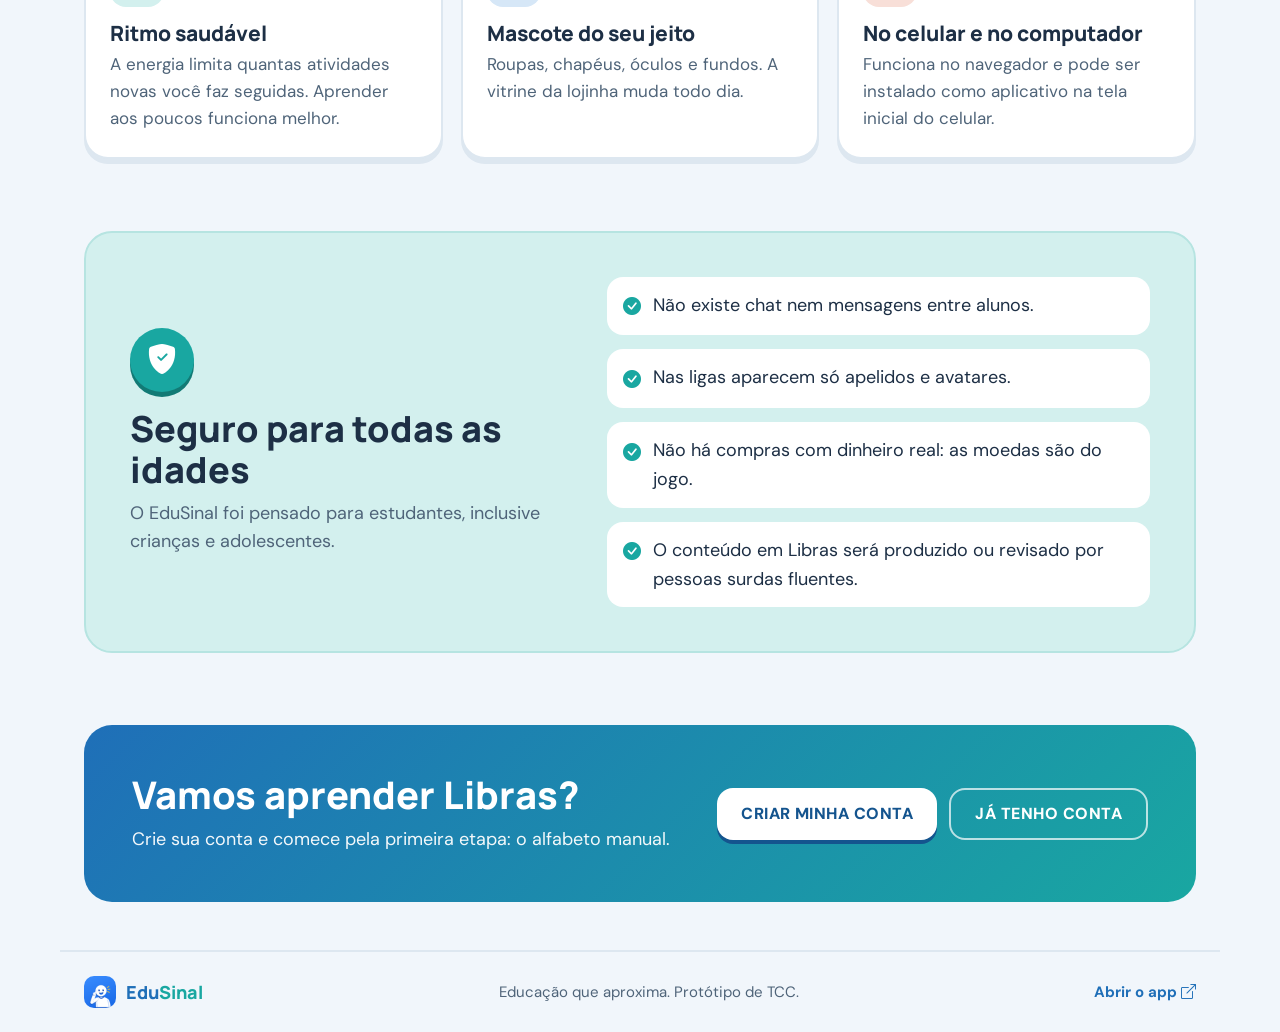
==== commit 0d564e6e: "Identidade dos ícones e título novo do Dicionário - Ícones de coisas sempre cheios; de ações, de tra" ====
--- a/frontend/landing/index.html
+++ b/frontend/landing/index.html
@@ -85,7 +85,7 @@
       </div>
       <div class="features">
         <article class="feature">
-          <span class="feature-icon icon-blue"><i class="bi bi-book-half" aria-hidden="true"></i></span>
+          <span class="feature-icon icon-blue"><i class="bi bi-book-fill" aria-hidden="true"></i></span>
           <h3>Dicionário e alfabeto</h3>
           <p>Consulte sinais por tema quando quiser. O alfabeto manual tem uma trilha própria, letra por letra, e o desafio "Desafia-me".</p>
         </article>
